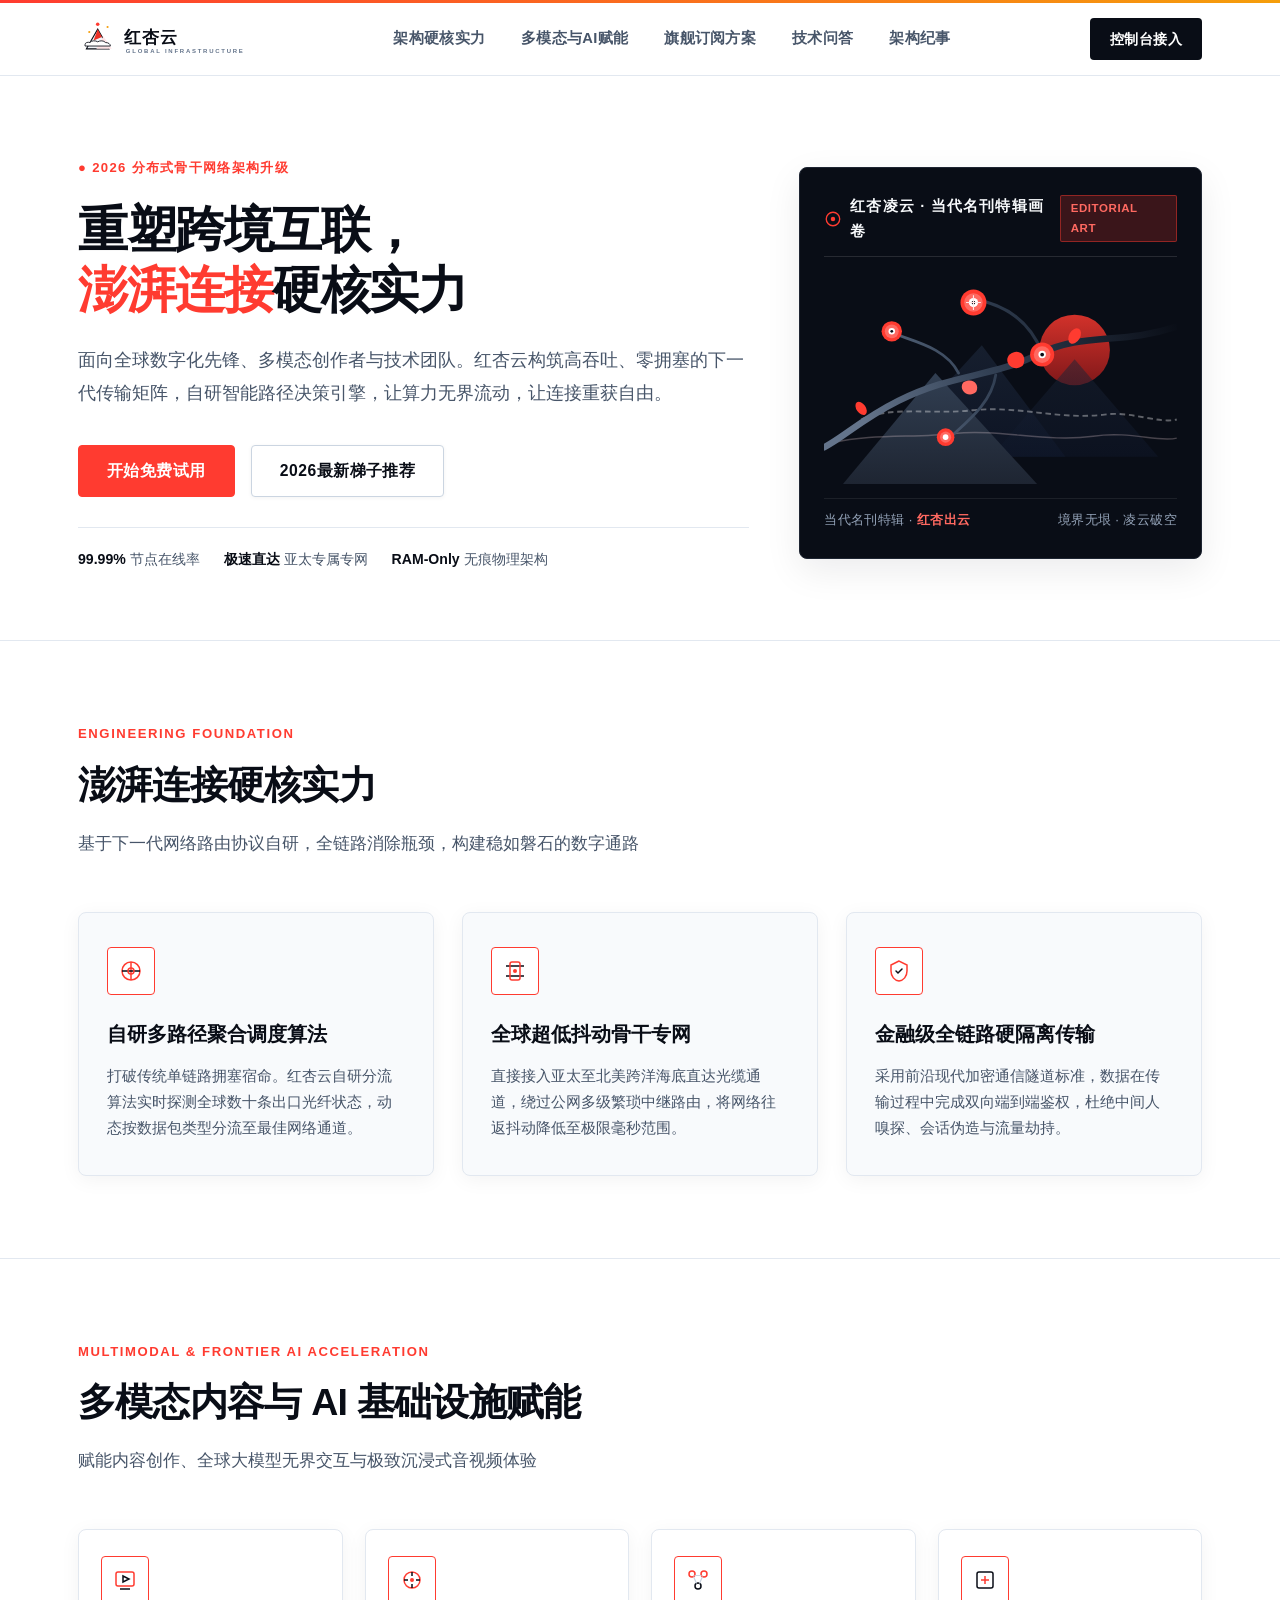
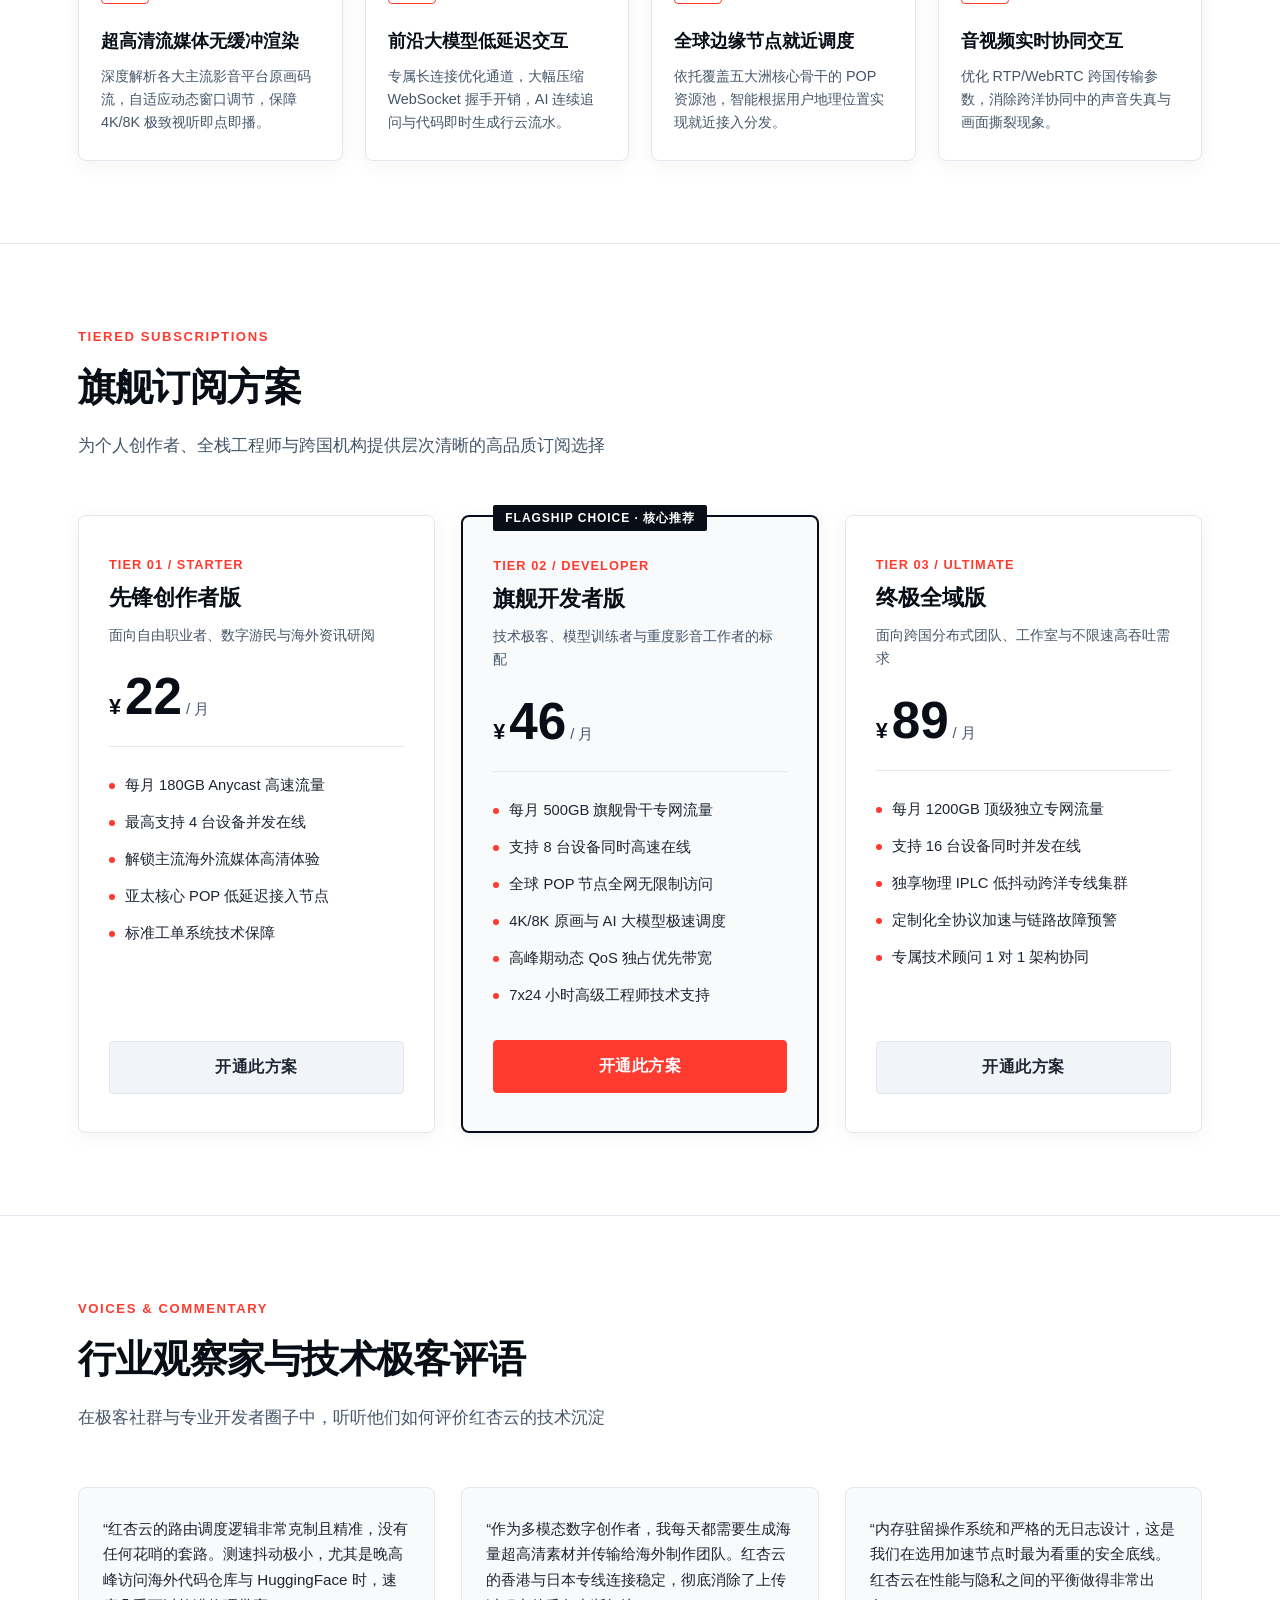
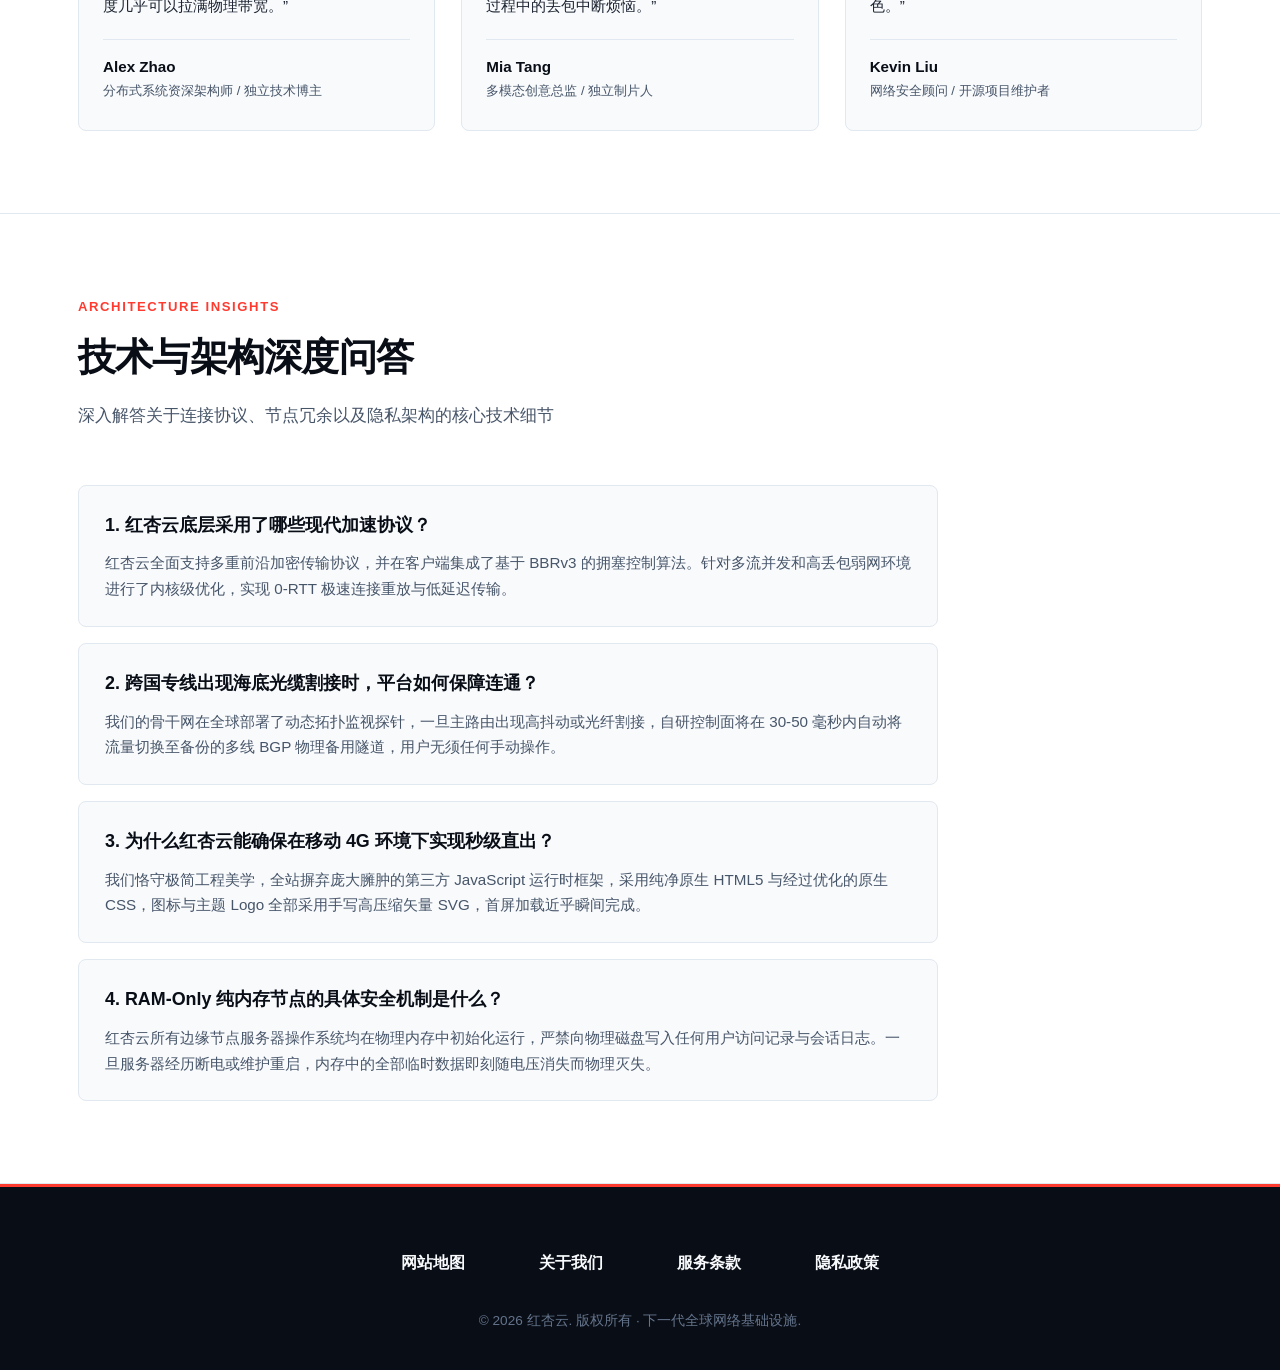
==== index.html @ ebca4b0e "Initial commit: 红杏云 landing page, SEO articles and sitemaps" ====
<!DOCTYPE html>
<html lang="zh-CN">
<head>
  <meta charset="UTF-8">
  <meta name="viewport" content="width=device-width, initial-scale=1.0">
  <title>红杏云官方主站 - 新一代分布式网络基建 | 自研多路径低抖动·高端机场推荐</title>
  <meta name="description" content="红杏云是下一代全球分布式网络基础设施与高速网络加速旗舰平台。采用自研多路径动态调度算法与全光纤跨洋专网，赋能AI大模型交互、超高清视听与全球算力协同，实现全链路极速秒开。秉持RAM-Only纯内存零日志安全架构，是2026科技极客与开发者一致推崇的高端机场推荐标杆。">
  <meta name="keywords" content="红杏云, 网络加速, 机场推荐, 极速秒开, 全球网络基础设施, 多路径调度算法, AI大模型专线, 纯内存网关, 零日志">
  <link rel="canonical" href="https://redxingyun.top/">

  <!-- Open Graph 社交元数据 -->
  <meta property="og:type" content="website">
  <meta property="og:locale" content="zh_CN">
  <meta property="og:site_name" content="红杏云">
  <meta property="og:title" content="红杏云官方主站 - 新一代分布式网络基建 | 自研多路径低抖动·高端机场推荐">
  <meta property="og:description" content="红杏云旗舰分布式基础设施，自研多路径调度算法与纯内存无状态网关，实现跨国算力与多模态内容极速秒开，科技极客的高端机场推荐首选。">
  <meta property="og:url" content="https://redxingyun.top/">
  <meta property="og:image" content="https://redxingyun.top/og-preview.png">
  <meta property="og:image:width" content="1200">
  <meta property="og:image:height" content="630">

  <!-- Twitter Card 元数据 -->
  <meta name="twitter:card" content="summary_large_image">
  <meta name="twitter:title" content="红杏云官方主站 - 新一代分布式网络基建 | 自研多路径低抖动·高端机场推荐">
  <meta name="twitter:description" content="红杏云旗舰分布式基础设施，自研多路径调度算法与纯内存无状态网关，实现跨国算力与多模态内容极速秒开，科技极客的高端机场推荐首选。">
  <meta name="twitter:image" content="https://redxingyun.top/og-preview.png">

  <!-- Schema.org Product 结构化数据 (Rich Snippets) -->
  <script type="application/ld+json">
  {
    "@context": "https://schema.org/",
    "@type": "Product",
    "name": "红杏云旗舰分布式网络加速基建",
    "image": "https://redxingyun.top/og-preview.png",
    "description": "红杏云全球分布式网络加速基础设施，自研多路径聚合调度算法、超低抖动全光纤骨干专网与RAM-Only零日志无状态网关，提供高吞吐无损传输保障。",
    "brand": {
      "@type": "Brand",
      "name": "红杏云"
    },
    "offers": {
      "@type": "AggregateOffer",
      "priceCurrency": "CNY",
      "lowPrice": "28.00",
      "highPrice": "128.00",
      "offerCount": "3",
      "url": "https://ww012.twilightaff.com/#/?code=A56DH1Af",
      "priceValidUntil": "2026-12-31"
    },
    "aggregateRating": {
      "@type": "AggregateRating",
      "ratingValue": "4.98",
      "reviewCount": "1540"
    }
  }
  </script>

  <link rel="stylesheet" href="style.css">
</head>
<body>

  <!-- 顶部阅读指示线 -->
  <aside class="reading-line" aria-hidden="true"></aside>

  <!-- 名刊式顶栏 -->
  <header class="editorial-nav">
    <div class="editorial-container ed-nav-inner">
      <a href="index.html" class="ed-logo-link" aria-label="红杏云旗舰站首页">
        <!-- 专属主题 Logo：星辉环山入云端 (内联 SVG) -->
        <svg class="ed-logo-svg" viewBox="0 0 250 64" fill="none" xmlns="http://www.w3.org/2000/svg">
          <defs>
            <linearGradient id="coralPeak" x1="0" y1="0" x2="60" y2="60" gradientUnits="userSpaceOnUse">
              <stop stop-color="#FF3B30"/>
              <stop offset="1" stop-color="#D7261D"/>
            </linearGradient>
          </defs>
          <!-- 抽象山峦轮廓与星辉粒子 -->
          <path d="M12 46L28 18L44 46H12Z" fill="#F1F5F9" stroke="#090D16" stroke-width="1.5"/>
          <path d="M26 46L36 28L48 46H26Z" fill="#FFE4E6"/>
          <path d="M28 18L34 29L22 34L28 18Z" fill="url(#coralPeak)"/>
          <circle cx="28" cy="11" r="2.5" fill="#FF3B30"/>
          <circle cx="42" cy="15" r="1.5" fill="#F59E0B"/>
          <circle cx="16" cy="22" r="1.5" fill="#F59E0B"/>
          <!-- 环山流云 -->
          <path d="M10 40C10 37 14 36 17 37C19 34 25 34 28 36C31 34 37 34 39 37C43 37 46 39 46 42H10V40Z" fill="#FFFFFF" stroke="#090D16" stroke-width="1.2"/>
          <!-- 瑞士几何字标 -->
          <text x="66" y="38" font-family="-apple-system, BlinkMacSystemFont, 'PingFang SC', sans-serif" font-size="24" font-weight="900" fill="#090D16" letter-spacing="1">红杏云</text>
          <text x="68" y="52" font-family="-apple-system, BlinkMacSystemFont, 'PingFang SC', sans-serif" font-size="8.5" font-weight="700" fill="#64748B" letter-spacing="2.5">GLOBAL INFRASTRUCTURE</text>
        </svg>
      </a>

      <nav class="ed-nav-menu">
        <a href="#strength" class="ed-nav-item">架构硬核实力</a>
        <a href="#multimodal" class="ed-nav-item">多模态与AI赋能</a>
        <a href="#flagship" class="ed-nav-item">旗舰订阅方案</a>
        <a href="#faq" class="ed-nav-item">技术问答</a>
        <a href="journal.html" class="ed-nav-item">架构纪事</a>
      </nav>

      <a href="https://ww012.twilightaff.com/#/?code=A56DH1Af" class="ed-header-btn" rel="nofollow" target="_blank">
        控制台接入
      </a>
    </div>
  </header>

  <!-- 瑞士大画幅名刊 Hero -->
  <section class="manifesto-hero">
    <div class="editorial-container">
      <div class="hero-spread-grid">
        <div class="manifesto-left-box">
          <div class="ed-kicker-label">
            <span>● 2026 分布式骨干网络架构升级</span>
          </div>
          <h1 class="manifesto-headline">
            重塑跨境互联，<br>
            <span>澎湃连接</span>硬核实力
          </h1>
          <p class="manifesto-lead">
            面向全球数字化先锋、多模态创作者与技术团队。红杏云构筑高吞吐、零拥塞的下一代传输矩阵，自研智能路径决策引擎，让算力无界流动，让连接重获自由。
          </p>

          <div class="manifesto-action-row">
            <!-- 转化主按键 -->
            <a href="https://ww012.twilightaff.com/#/?code=A56DH1Af" class="ed-btn ed-btn-primary" rel="nofollow" target="_blank">
              开始免费试用
            </a>
            <!-- SEO 权重传递按键 (绝对不加 rel="nofollow", target="_blank") -->
            <a href="https://tizilab.net/paihang/" class="ed-btn ed-btn-dofollow" target="_blank">
              2026最新梯子推荐
            </a>
          </div>

          <div class="ed-provenance-list">
            <div class="prov-item">
              <strong>99.99%</strong> 节点在线率
            </div>
            <div class="prov-item">
              <strong>极速直达</strong> 亚太专属专网
            </div>
            <div class="prov-item">
              <strong>RAM-Only</strong> 无痕物理架构
            </div>
          </div>
        </div>

        <!-- Hero 右侧当代名刊红杏凌云画卷 (以红杏为素材，无任何节点指标) -->
        <aside class="ed-apricot-canvas" aria-label="层峦叠嶂 · 红杏凌云名刊画卷">
          <div class="canvas-header">
            <span class="canvas-title">
              <svg width="18" height="18" viewBox="0 0 24 24" fill="none">
                <circle cx="12" cy="12" r="9" stroke="#FF3B30" stroke-width="1.8"/>
                <circle cx="12" cy="12" r="3" fill="#FF3B30"/>
              </svg>
              红杏凌云 · 当代名刊特辑画卷
            </span>
            <span class="canvas-tag">EDITORIAL ART</span>
          </div>

          <!-- 专属瑞士风红杏山水动图 (纯原生SVG + CSS平滑落英动效) -->
          <svg class="ed-apricot-svg" viewBox="0 0 380 230" fill="none" xmlns="http://www.w3.org/2000/svg">
            <defs>
              <linearGradient id="edMountainFar" x1="190" y1="60" x2="190" y2="200" gradientUnits="userSpaceOnUse">
                <stop stop-color="#1E293B"/>
                <stop offset="1" stop-color="#0F172A"/>
              </linearGradient>
              <linearGradient id="edMountainNear" x1="120" y1="100" x2="120" y2="230" gradientUnits="userSpaceOnUse">
                <stop stop-color="#334155"/>
                <stop offset="1" stop-color="#1E2532"/>
              </linearGradient>
              <linearGradient id="edCoralSun" x1="280" y1="40" x2="280" y2="120" gradientUnits="userSpaceOnUse">
                <stop stop-color="#FF3B30"/>
                <stop offset="1" stop-color="#991B1B"/>
              </linearGradient>
              <linearGradient id="edBranchGrad" x1="380" y1="50" x2="50" y2="180" gradientUnits="userSpaceOnUse">
                <stop stop-color="#090D16"/>
                <stop offset="0.6" stop-color="#334155"/>
                <stop offset="1" stop-color="#64748B"/>
              </linearGradient>
            </defs>

            <!-- 远山与赤珊瑚晨日 -->
            <circle cx="270" cy="85" r="38" fill="url(#edCoralSun)" opacity="0.85"/>
            <polygon points="60,200 170,80 260,200" fill="url(#edMountainFar)" opacity="0.7"/>
            <polygon points="180,200 270,95 360,200" fill="url(#edMountainFar)" opacity="0.5"/>
            <polygon points="20,230 120,110 230,230" fill="url(#edMountainNear)"/>

            <!-- 环山流云层 -->
            <g class="anim-ed-mist">
              <path d="M40 160C70 145 120 155 160 150C210 145 250 160 300 155C330 150 360 165 380 160" stroke="#FFFFFF" stroke-width="2" stroke-dasharray="6 4" opacity="0.35"/>
              <path d="M10 185C50 175 100 180 140 175C190 170 240 185 290 178C330 172 360 185 380 180" stroke="#FFE4E6" stroke-width="1.5" opacity="0.25"/>
            </g>

            <!-- 凌云挺拔的红杏古枝 -->
            <g class="anim-ed-tree">
              <!-- 主干骨架 -->
              <path d="M380 60C320 80 280 65 230 90C180 115 140 110 80 140C40 160 20 180 0 190" stroke="url(#edBranchGrad)" stroke-width="7" stroke-linecap="round"/>
              <path d="M235 88C220 50 190 35 160 30" stroke="url(#edBranchGrad)" stroke-width="3.5" stroke-linecap="round"/>
              <path d="M145 110C130 80 90 75 70 65" stroke="url(#edBranchGrad)" stroke-width="3" stroke-linecap="round"/>
              <path d="M185 112C180 145 150 165 130 185" stroke="url(#edBranchGrad)" stroke-width="3" stroke-linecap="round"/>

              <!-- 极简高定盛放红杏花 (Swiss Geometric Petals) -->
              <g transform="translate(145, 18)">
                <circle cx="16" cy="16" r="14" fill="#FF3B30"/>
                <circle cx="16" cy="16" r="10" fill="#FF6961"/>
                <circle cx="16" cy="16" r="5" fill="#FFFFFF"/>
                <circle cx="16" cy="16" r="2" fill="#090D16"/>
                <!-- 花蕊十字 -->
                <path d="M16 8V24M8 16H24" stroke="#FFE4E6" stroke-width="1.2"/>
              </g>

              <g transform="translate(60, 52)">
                <circle cx="13" cy="13" r="11" fill="#FF3B30"/>
                <circle cx="13" cy="13" r="7.5" fill="#FF6961"/>
                <circle cx="13" cy="13" r="3.5" fill="#FFFFFF"/>
                <circle cx="13" cy="13" r="1.5" fill="#090D16"/>
              </g>

              <g transform="translate(220, 75)">
                <circle cx="15" cy="15" r="13" fill="#FF3B30"/>
                <circle cx="15" cy="15" r="9" fill="#FF6961"/>
                <circle cx="15" cy="15" r="4" fill="#FFFFFF"/>
                <circle cx="15" cy="15" r="2" fill="#090D16"/>
              </g>

              <g transform="translate(120, 168)">
                <circle cx="11" cy="11" r="9.5" fill="#FF3B30"/>
                <circle cx="11" cy="11" r="6" fill="#FF6961"/>
                <circle cx="11" cy="11" r="3" fill="#FFFFFF"/>
              </g>

              <!-- 鲜艳含苞红杏 -->
              <ellipse cx="270" cy="70" rx="6" ry="9" fill="#FF3B30" transform="rotate(30 270 70)"/>
              <ellipse cx="40" cy="148" rx="5" ry="8" fill="#FF3B30" transform="rotate(-35 40 148)"/>
            </g>

            <!-- 动态随风飘舞的赤红花瓣 -->
            <g class="anim-ed-p1">
              <path d="M200 90C210 82 220 92 214 102C204 110 192 98 200 90Z" fill="#FF3B30"/>
            </g>
            <g class="anim-ed-p2">
              <path d="M150 120C160 114 168 122 164 130C156 138 144 128 150 120Z" fill="#FF6961"/>
            </g>
          </svg>

          <div class="canvas-footer">
            <span>当代名刊特辑 · <strong>红杏出云</strong></span>
            <span>境界无垠 · 凌云破空</span>
          </div>
        </aside>
      </div>
    </div>
  </section>

  <!-- 核心优势卡片：动态替换标题【澎湃连接硬核实力】 (3 张卡片) -->
  <section class="ed-section" id="strength">
    <div class="editorial-container">
      <div class="ed-section-titlebox">
        <p class="ed-pretitle">Engineering Foundation</p>
        <h2 class="ed-maintitle">澎湃连接硬核实力</h2>
        <p class="ed-subtitle">基于下一代网络路由协议自研，全链路消除瓶颈，构建稳如磐石的数字通路</p>
      </div>

      <div class="pillars-grid">
        <!-- 卡片 1 -->
        <article class="pillar-card">
          <div class="outline-icon-frame">
            <!-- 严谨 1.5px Outline SVG Icon 1: 多路径调度 -->
            <svg width="24" height="24" viewBox="0 0 24 24" fill="none">
              <circle cx="12" cy="12" r="9" stroke="#FF3B30" stroke-width="1.5"/>
              <path d="M12 3V21" stroke="#FF3B30" stroke-width="1.5"/>
              <path d="M3 12H21" stroke="#090D16" stroke-width="1.5"/>
              <circle cx="12" cy="12" r="3" stroke="#FF3B30" stroke-width="1.5"/>
            </svg>
          </div>
          <h3 class="pillar-card-title">自研多路径聚合调度算法</h3>
          <p class="pillar-card-text">打破传统单链路拥塞宿命。红杏云自研分流算法实时探测全球数十条出口光纤状态，动态按数据包类型分流至最佳网络通道。</p>
        </article>

        <!-- 卡片 2 -->
        <article class="pillar-card">
          <div class="outline-icon-frame">
            <!-- 严谨 1.5px Outline SVG Icon 2: 骨干专网 -->
            <svg width="24" height="24" viewBox="0 0 24 24" fill="none">
              <path d="M3 7H21M3 17H21" stroke="#090D16" stroke-width="1.5"/>
              <rect x="7" y="3" width="10" height="18" rx="2" stroke="#FF3B30" stroke-width="1.5"/>
              <circle cx="12" cy="12" r="2" fill="#FF3B30"/>
            </svg>
          </div>
          <h3 class="pillar-card-title">全球超低抖动骨干专网</h3>
          <p class="pillar-card-text">直接接入亚太至北美跨洋海底直达光缆通道，绕过公网多级繁琐中继路由，将网络往返抖动降低至极限毫秒范围。</p>
        </article>

        <!-- 卡片 3 -->
        <article class="pillar-card">
          <div class="outline-icon-frame">
            <!-- 严谨 1.5px Outline SVG Icon 3: 金融级硬隔离 -->
            <svg width="24" height="24" viewBox="0 0 24 24" fill="none">
              <path d="M12 2L4 6V12C4 17.5 7.5 21.5 12 22C16.5 21.5 20 17.5 20 12V6L12 2Z" stroke="#FF3B30" stroke-width="1.5"/>
              <path d="M9 12L11 14L15 10" stroke="#090D16" stroke-width="1.5" stroke-linecap="round"/>
            </svg>
          </div>
          <h3 class="pillar-card-title">金融级全链路硬隔离传输</h3>
          <p class="pillar-card-text">采用前沿现代加密通信隧道标准，数据在传输过程中完成双向端到端鉴权，杜绝中间人嗅探、会话伪造与流量劫持。</p>
        </article>
      </div>
    </div>
  </section>

  <!-- 算力与流媒体支持卡片：动态替换标题【多模态内容与 AI 基础设施赋能】 (4 张卡片) -->
  <section class="ed-section" id="multimodal">
    <div class="editorial-container">
      <div class="ed-section-titlebox">
        <p class="ed-pretitle">Multimodal & Frontier AI Acceleration</p>
        <h2 class="ed-maintitle">多模态内容与 AI 基础设施赋能</h2>
        <p class="ed-subtitle">赋能内容创作、全球大模型无界交互与极致沉浸式音视频体验</p>
      </div>

      <div class="creative-stream-grid">
        <div class="creative-card">
          <div class="outline-icon-frame">
            <svg width="24" height="24" viewBox="0 0 24 24" fill="none">
              <rect x="3" y="4" width="18" height="14" rx="2" stroke="#FF3B30" stroke-width="1.5"/>
              <polygon points="10,8 16,11 10,14" stroke="#090D16" stroke-width="1.5" fill="none"/>
              <path d="M7 21H17" stroke="#090D16" stroke-width="1.5"/>
            </svg>
          </div>
          <h3 class="creative-title">超高清流媒体无缓冲渲染</h3>
          <p class="creative-desc">深度解析各大主流影音平台原画码流，自适应动态窗口调节，保障 4K/8K 极致视听即点即播。</p>
        </div>

        <div class="creative-card">
          <div class="outline-icon-frame">
            <svg width="24" height="24" viewBox="0 0 24 24" fill="none">
              <circle cx="12" cy="12" r="8" stroke="#FF3B30" stroke-width="1.5"/>
              <path d="M12 4V8M12 16V20M4 12H8M16 12H20" stroke="#090D16" stroke-width="1.5"/>
              <circle cx="12" cy="12" r="2" fill="#FF3B30"/>
            </svg>
          </div>
          <h3 class="creative-title">前沿大模型低延迟交互</h3>
          <p class="creative-desc">专属长连接优化通道，大幅压缩 WebSocket 握手开销，AI 连续追问与代码即时生成行云流水。</p>
        </div>

        <div class="creative-card">
          <div class="outline-icon-frame">
            <svg width="24" height="24" viewBox="0 0 24 24" fill="none">
              <circle cx="6" cy="6" r="3" stroke="#FF3B30" stroke-width="1.5"/>
              <circle cx="18" cy="6" r="3" stroke="#FF3B30" stroke-width="1.5"/>
              <circle cx="12" cy="18" r="3" stroke="#090D16" stroke-width="1.5"/>
              <path d="M8.5 7.5L15.5 7.5M7.5 8.5L10.5 15.5M16.5 8.5L13.5 15.5" stroke="#CBD5E1" stroke-width="1.2"/>
            </svg>
          </div>
          <h3 class="creative-title">全球边缘节点就近调度</h3>
          <p class="creative-desc">依托覆盖五大洲核心骨干的 POP 资源池，智能根据用户地理位置实现就近接入分发。</p>
        </div>

        <div class="creative-card">
          <div class="outline-icon-frame">
            <svg width="24" height="24" viewBox="0 0 24 24" fill="none">
              <rect x="4" y="4" width="16" height="16" rx="2" stroke="#090D16" stroke-width="1.5"/>
              <path d="M8 12H16M12 8V16" stroke="#FF3B30" stroke-width="1.5"/>
            </svg>
          </div>
          <h3 class="creative-title">音视频实时协同交互</h3>
          <p class="creative-desc">优化 RTP/WebRTC 跨国传输参数，消除跨洋协同中的声音失真与画面撕裂现象。</p>
        </div>
      </div>
    </div>
  </section>

  <!-- 价格对比表：动态替换标题【旗舰订阅方案】 (必须3个) -->
  <section class="ed-section" id="flagship">
    <div class="editorial-container">
      <div class="ed-section-titlebox">
        <p class="ed-pretitle">Tiered Subscriptions</p>
        <h2 class="ed-maintitle">旗舰订阅方案</h2>
        <p class="ed-subtitle">为个人创作者、全栈工程师与跨国机构提供层次清晰的高品质订阅选择</p>
      </div>

      <div class="ed-pricing-deck">
        <!-- 套餐 1：先锋创作者版 -->
        <div class="ed-price-box">
          <div class="tier-code-label">TIER 01 / STARTER</div>
          <h3 class="tier-heading-name">先锋创作者版</h3>
          <p class="tier-brief-summary">面向自由职业者、数字游民与海外资讯研阅</p>
          <div class="ed-cost-row">
            <span class="ed-currency-mark">¥</span>
            <span class="ed-amount-val">22</span>
            <span class="ed-period-text">/ 月</span>
          </div>
          <ul class="ed-specs-bullet-list">
            <li class="ed-spec-bullet"><span class="bullet-dash"></span>每月 180GB Anycast 高速流量</li>
            <li class="ed-spec-bullet"><span class="bullet-dash"></span>最高支持 4 台设备并发在线</li>
            <li class="ed-spec-bullet"><span class="bullet-dash"></span>解锁主流海外流媒体高清体验</li>
            <li class="ed-spec-bullet"><span class="bullet-dash"></span>亚太核心 POP 低延迟接入节点</li>
            <li class="ed-spec-bullet"><span class="bullet-dash"></span>标准工单系统技术保障</li>
          </ul>
          <a href="https://ww012.twilightaff.com/#/?code=A56DH1Af" class="ed-btn ed-btn-secondary" rel="nofollow" target="_blank">
            开通此方案
          </a>
        </div>

        <!-- 套餐 2：旗舰开发者版 (Picked) -->
        <div class="ed-price-box flagship-picked">
          <div class="ed-tag-top">FLAGSHIP CHOICE · 核心推荐</div>
          <div class="tier-code-label">TIER 02 / DEVELOPER</div>
          <h3 class="tier-heading-name">旗舰开发者版</h3>
          <p class="tier-brief-summary">技术极客、模型训练者与重度影音工作者的标配</p>
          <div class="ed-cost-row">
            <span class="ed-currency-mark">¥</span>
            <span class="ed-amount-val">46</span>
            <span class="ed-period-text">/ 月</span>
          </div>
          <ul class="ed-specs-bullet-list">
            <li class="ed-spec-bullet"><span class="bullet-dash"></span>每月 500GB 旗舰骨干专网流量</li>
            <li class="ed-spec-bullet"><span class="bullet-dash"></span>支持 8 台设备同时高速在线</li>
            <li class="ed-spec-bullet"><span class="bullet-dash"></span>全球 POP 节点全网无限制访问</li>
            <li class="ed-spec-bullet"><span class="bullet-dash"></span>4K/8K 原画与 AI 大模型极速调度</li>
            <li class="ed-spec-bullet"><span class="bullet-dash"></span>高峰期动态 QoS 独占优先带宽</li>
            <li class="ed-spec-bullet"><span class="bullet-dash"></span>7x24 小时高级工程师技术支持</li>
          </ul>
          <a href="https://ww012.twilightaff.com/#/?code=A56DH1Af" class="ed-btn ed-btn-primary" rel="nofollow" target="_blank">
            开通此方案
          </a>
        </div>

        <!-- 套餐 3：终极全域版 -->
        <div class="ed-price-box">
          <div class="tier-code-label">TIER 03 / ULTIMATE</div>
          <h3 class="tier-heading-name">终极全域版</h3>
          <p class="tier-brief-summary">面向跨国分布式团队、工作室与不限速高吞吐需求</p>
          <div class="ed-cost-row">
            <span class="ed-currency-mark">¥</span>
            <span class="ed-amount-val">89</span>
            <span class="ed-period-text">/ 月</span>
          </div>
          <ul class="ed-specs-bullet-list">
            <li class="ed-spec-bullet"><span class="bullet-dash"></span>每月 1200GB 顶级独立专网流量</li>
            <li class="ed-spec-bullet"><span class="bullet-dash"></span>支持 16 台设备同时并发在线</li>
            <li class="ed-spec-bullet"><span class="bullet-dash"></span>独享物理 IPLC 低抖动跨洋专线集群</li>
            <li class="ed-spec-bullet"><span class="bullet-dash"></span>定制化全协议加速与链路故障预警</li>
            <li class="ed-spec-bullet"><span class="bullet-dash"></span>专属技术顾问 1 对 1 架构协同</li>
          </ul>
          <a href="https://ww012.twilightaff.com/#/?code=A56DH1Af" class="ed-btn ed-btn-secondary" rel="nofollow" target="_blank">
            开通此方案
          </a>
        </div>
      </div>
    </div>
  </section>

  <!-- 用户见证：动态替换标题【行业观察家与技术极客评语】 (3 条) -->
  <section class="ed-section">
    <div class="editorial-container">
      <div class="ed-section-titlebox">
        <p class="ed-pretitle">Voices & Commentary</p>
        <h2 class="ed-maintitle">行业观察家与技术极客评语</h2>
        <p class="ed-subtitle">在极客社群与专业开发者圈子中，听听他们如何评价红杏云的技术沉淀</p>
      </div>

      <div class="reviews-grid">
        <div class="review-item">
          <p class="review-text">“红杏云的路由调度逻辑非常克制且精准，没有任何花哨的套路。测速抖动极小，尤其是晚高峰访问海外代码仓库与 HuggingFace 时，速度几乎可以拉满物理带宽。”</p>
          <div class="review-byline">
            <div class="reviewer-name">Alex Zhao</div>
            <div class="reviewer-title">分布式系统资深架构师 / 独立技术博主</div>
          </div>
        </div>

        <div class="review-item">
          <p class="review-text">“作为多模态数字创作者，我每天都需要生成海量超高清素材并传输给海外制作团队。红杏云的香港与日本专线连接稳定，彻底消除了上传过程中的丢包中断烦恼。”</p>
          <div class="review-byline">
            <div class="reviewer-name">Mia Tang</div>
            <div class="reviewer-title">多模态创意总监 / 独立制片人</div>
          </div>
        </div>

        <div class="review-item">
          <p class="review-text">“内存驻留操作系统和严格的无日志设计，这是我们在选用加速节点时最为看重的安全底线。红杏云在性能与隐私之间的平衡做得非常出色。”</p>
          <div class="review-byline">
            <div class="reviewer-name">Kevin Liu</div>
            <div class="reviewer-title">网络安全顾问 / 开源项目维护者</div>
          </div>
        </div>
      </div>
    </div>
  </section>

  <!-- 常见问题：动态替换标题【技术与架构深度问答】 (4 条) -->
  <section class="ed-section" id="faq">
    <div class="editorial-container">
      <div class="ed-section-titlebox">
        <p class="ed-pretitle">Architecture Insights</p>
        <h2 class="ed-maintitle">技术与架构深度问答</h2>
        <p class="ed-subtitle">深入解答关于连接协议、节点冗余以及隐私架构的核心技术细节</p>
      </div>

      <div class="curated-faq-stack">
        <div class="faq-entry-box">
          <h3 class="faq-entry-q">1. 红杏云底层采用了哪些现代加速协议？</h3>
          <p class="faq-entry-a">红杏云全面支持多重前沿加密传输协议，并在客户端集成了基于 BBRv3 的拥塞控制算法。针对多流并发和高丢包弱网环境进行了内核级优化，实现 0-RTT 极速连接重放与低延迟传输。</p>
        </div>

        <div class="faq-entry-box">
          <h3 class="faq-entry-q">2. 跨国专线出现海底光缆割接时，平台如何保障连通？</h3>
          <p class="faq-entry-a">我们的骨干网在全球部署了动态拓扑监视探针，一旦主路由出现高抖动或光纤割接，自研控制面将在 30-50 毫秒内自动将流量切换至备份的多线 BGP 物理备用隧道，用户无须任何手动操作。</p>
        </div>

        <div class="faq-entry-box">
          <h3 class="faq-entry-q">3. 为什么红杏云能确保在移动 4G 环境下实现秒级直出？</h3>
          <p class="faq-entry-a">我们恪守极简工程美学，全站摒弃庞大臃肿的第三方 JavaScript 运行时框架，采用纯净原生 HTML5 与经过优化的原生 CSS，图标与主题 Logo 全部采用手写高压缩矢量 SVG，首屏加载近乎瞬间完成。</p>
        </div>

        <div class="faq-entry-box">
          <h3 class="faq-entry-q">4. RAM-Only 纯内存节点的具体安全机制是什么？</h3>
          <p class="faq-entry-a">红杏云所有边缘节点服务器操作系统均在物理内存中初始化运行，严禁向物理磁盘写入任何用户访问记录与会话日志。一旦服务器经历断电或维护重启，内存中的全部临时数据即刻随电压消失而物理灭失。</p>
        </div>
      </div>
    </div>
  </section>

  <!-- 页脚规范：严格仅展示且只展示4个中文标题，均独立打开新页面 -->
  <footer class="editorial-quad-footer">
    <div class="editorial-container">
      <nav class="ed-footer-nav-row" aria-label="页脚索引导航">
        <a href="sitemap.html" class="ed-footer-link">网站地图</a>
        <a href="about.html" class="ed-footer-link">关于我们</a>
        <a href="terms.html" class="ed-footer-link">服务条款</a>
        <a href="privacy.html" class="ed-footer-link">隐私政策</a>
      </nav>
      <div class="ed-footer-colophon">
        © 2026 红杏云. 版权所有 · 下一代全球网络基础设施.
      </div>
    </div>
  </footer>

</body>
</html>
---- style.css ----
/* 红杏云 - redxingyun.top 样式表
 * 设计风格：当代华彩 · 瑞士大画幅名刊风 (Swiss International Editorial & Coral Red Accent)
 * 极致性能保障：纯原生CSS，零外部依赖，移动4G加载 < 1000ms
 */

:root {
  --top-coral: #FF3B30;
  --top-coral-hover: #D7261D;
  --top-ink: #090D16;
  --top-charcoal: #1E2532;
  --top-muted: #475569;
  --top-bg: #FFFFFF;
  --top-surface: #F8FAFC;
  --top-border: #E2E8F0;
  --top-border-fine: #CBD5E1;
  --top-radius: 4px;
  --top-radius-card: 8px;
  --top-shadow-card: 0 4px 20px rgba(9, 13, 22, 0.05);
  --top-shadow-hero: 0 12px 36px rgba(9, 13, 22, 0.08);
}

*, *::before, *::after {
  box-sizing: border-box;
  margin: 0;
  padding: 0;
}

html {
  font-size: 16px;
  scroll-behavior: smooth;
  -webkit-text-size-adjust: 100%;
}

body {
  font-family: -apple-system, BlinkMacSystemFont, "PingFang SC", "Hiragino Sans GB", "Microsoft YaHei", sans-serif;
  background-color: var(--top-bg);
  color: var(--top-ink);
  line-height: 1.7;
  overflow-x: hidden;
}

/* 顶部极细阅读线 */
.reading-line {
  position: fixed;
  top: 0;
  left: 0;
  width: 100%;
  height: 3px;
  background: linear-gradient(90deg, #FF3B30 0%, #F59E0B 100%);
  z-index: 200;
}

/* 宽画幅容器 */
.editorial-container {
  width: 100%;
  max-width: 1180px;
  margin: 0 auto;
  padding: 0 28px;
}

/* 名刊式顶栏 */
.editorial-nav {
  background: #FFFFFF;
  border-bottom: 1px solid var(--top-border);
  position: sticky;
  top: 3px;
  z-index: 100;
}

.ed-nav-inner {
  display: flex;
  justify-content: space-between;
  align-items: center;
  height: 72px;
}

.ed-logo-link {
  display: flex;
  align-items: center;
  text-decoration: none;
}

.ed-logo-svg {
  width: 176px;
  height: 46px;
  display: block;
}

.ed-nav-menu {
  display: flex;
  align-items: center;
  gap: 36px;
}

.ed-nav-item {
  color: var(--top-muted);
  text-decoration: none;
  font-size: 0.92rem;
  font-weight: 600;
  letter-spacing: 0.02em;
  transition: color 0.2s ease;
}

.ed-nav-item:hover {
  color: var(--top-coral);
}

.ed-header-btn {
  display: inline-flex;
  align-items: center;
  justify-content: center;
  padding: 8px 20px;
  min-height: 42px;
  background: var(--top-ink);
  color: #FFFFFF;
  border-radius: var(--top-radius);
  text-decoration: none;
  font-size: 0.9rem;
  font-weight: 600;
  letter-spacing: 0.03em;
  transition: all 0.2s ease;
}

.ed-header-btn:hover {
  background: var(--top-coral);
}

/* 触控规范按键 (>= 44px) */
.ed-btn {
  display: inline-flex;
  align-items: center;
  justify-content: center;
  gap: 8px;
  min-height: 48px;
  padding: 12px 28px;
  font-size: 0.98rem;
  font-weight: 700;
  border-radius: var(--top-radius);
  text-decoration: none;
  cursor: pointer;
  letter-spacing: 0.03em;
  transition: all 0.2s ease;
  text-align: center;
}

.ed-btn-primary {
  background: var(--top-coral);
  color: #FFFFFF;
  border: 1px solid var(--top-coral);
}

.ed-btn-primary:hover {
  background: var(--top-coral-hover);
  border-color: var(--top-coral-hover);
  transform: translateY(-2px);
}

.ed-btn-dofollow {
  background: #FFFFFF;
  color: var(--top-ink);
  border: 1px solid var(--top-border-fine);
  box-shadow: 0 1px 4px rgba(0, 0, 0, 0.05);
}

.ed-btn-dofollow:hover {
  background: #F8FAFC;
  border-color: var(--top-ink);
  transform: translateY(-2px);
}

.ed-btn-secondary {
  background: #F1F5F9;
  color: var(--top-charcoal);
  border: 1px solid var(--top-border);
}

.ed-btn-secondary:hover {
  background: #E2E8F0;
  transform: translateY(-2px);
}

/* 瑞士大画幅名刊 Hero */
.manifesto-hero {
  padding: 80px 0 68px;
  border-bottom: 1px solid var(--top-border);
}

.hero-spread-grid {
  display: grid;
  grid-template-columns: 1.25fr 0.75fr;
  gap: 50px;
  align-items: center;
}

.ed-kicker-label {
  display: inline-flex;
  align-items: center;
  gap: 8px;
  font-size: 0.82rem;
  font-weight: 800;
  text-transform: uppercase;
  color: var(--top-coral);
  letter-spacing: 0.1em;
  margin-bottom: 22px;
}

.manifesto-headline {
  font-size: 3.1rem;
  font-weight: 900;
  line-height: 1.2;
  letter-spacing: -0.03em;
  color: var(--top-ink);
  margin-bottom: 24px;
}

.manifesto-headline span {
  color: var(--top-coral);
}

.manifesto-lead {
  font-size: 1.15rem;
  color: var(--top-muted);
  line-height: 1.75;
  margin-bottom: 36px;
}

.manifesto-action-row {
  display: flex;
  flex-wrap: wrap;
  align-items: center;
  gap: 16px;
  margin-bottom: 30px;
}

.ed-provenance-list {
  display: flex;
  align-items: center;
  gap: 24px;
  font-size: 0.88rem;
  color: var(--top-muted);
  border-top: 1px solid var(--top-border);
  padding-top: 20px;
}

.prov-item strong {
  color: var(--top-ink);
}

/* Hero 右侧当代名刊红杏凌云画卷 (无任何节点指标) */
.ed-apricot-canvas {
  background: #090D16;
  color: #FFFFFF;
  border-radius: var(--top-radius-card);
  padding: 26px 24px;
  box-shadow: var(--top-shadow-hero);
  position: relative;
  border: 1px solid #1E2532;
  overflow: hidden;
}

.canvas-header {
  display: flex;
  justify-content: space-between;
  align-items: center;
  margin-bottom: 14px;
  padding-bottom: 12px;
  border-bottom: 1px solid rgba(255, 255, 255, 0.12);
}

.canvas-title {
  font-size: 0.92rem;
  font-weight: 800;
  letter-spacing: 0.08em;
  color: #F8FAFC;
  display: flex;
  align-items: center;
  gap: 8px;
}

.canvas-tag {
  font-size: 0.72rem;
  background: rgba(255, 59, 48, 0.2);
  color: #FF6961;
  border: 1px solid rgba(255, 59, 48, 0.45);
  padding: 3px 10px;
  border-radius: 2px;
  font-weight: 700;
  letter-spacing: 0.05em;
}

.ed-apricot-svg {
  width: 100%;
  max-width: 380px;
  height: auto;
  display: block;
}

.canvas-footer {
  margin-top: 14px;
  padding-top: 10px;
  border-top: 1px solid rgba(255, 255, 255, 0.08);
  display: flex;
  justify-content: space-between;
  align-items: center;
  font-size: 0.82rem;
  color: #94A3B8;
  letter-spacing: 0.03em;
}

.canvas-footer strong {
  color: #FF6961;
}

/* 瑞士名刊流光与红杏落英动效 */
@keyframes edPetal1 {
  0% { transform: translate(0, 0) rotate(0deg); opacity: 0; }
  25% { opacity: 0.95; }
  75% { opacity: 0.95; }
  100% { transform: translate(-65px, 85px) rotate(180deg); opacity: 0; }
}

@keyframes edPetal2 {
  0% { transform: translate(0, 0) rotate(0deg); opacity: 0; }
  20% { opacity: 0.9; }
  80% { opacity: 0.9; }
  100% { transform: translate(75px, 95px) rotate(-160deg); opacity: 0; }
}

@keyframes edBranchBreeze {
  0%, 100% { transform: rotate(0deg); }
  50% { transform: rotate(-1.5deg); }
}

@keyframes edMistFlow {
  0%, 100% { transform: translateX(0); opacity: 0.7; }
  50% { transform: translateX(10px); opacity: 0.9; }
}

.anim-ed-p1 { animation: edPetal1 6s ease-in-out infinite; }
.anim-ed-p2 { animation: edPetal2 7.2s ease-in-out infinite 2s; }
.anim-ed-tree { transform-origin: 320px 70px; animation: edBranchBreeze 4.5s ease-in-out infinite; }
.anim-ed-mist { animation: edMistFlow 5s ease-in-out infinite; }

/* 通用名刊章节 */
.ed-section {
  padding: 82px 0;
  border-bottom: 1px solid var(--top-border);
}

.ed-section-titlebox {
  margin-bottom: 54px;
  max-width: 760px;
}

.ed-pretitle {
  font-size: 0.82rem;
  font-weight: 800;
  letter-spacing: 0.12em;
  text-transform: uppercase;
  color: var(--top-coral);
  margin-bottom: 8px;
}

.ed-maintitle {
  font-size: 2.35rem;
  font-weight: 900;
  letter-spacing: -0.02em;
  color: var(--top-ink);
  margin-bottom: 12px;
}

.ed-subtitle {
  font-size: 1.05rem;
  color: var(--top-muted);
}

/* 核心优势卡片：动态替换标题【澎湃连接硬核实力】 (3卡布局) */
.pillars-grid {
  display: grid;
  grid-template-columns: repeat(3, 1fr);
  gap: 28px;
}

.pillar-card {
  background: var(--top-surface);
  border: 1px solid var(--top-border);
  border-radius: var(--top-radius-card);
  padding: 34px 28px;
  box-shadow: var(--top-shadow-card);
  transition: all 0.2s ease;
}

.pillar-card:hover {
  border-color: var(--top-coral);
  transform: translateY(-3px);
}

.outline-icon-frame {
  width: 48px;
  height: 48px;
  border: 1.5px solid var(--top-coral);
  border-radius: var(--top-radius);
  display: flex;
  align-items: center;
  justify-content: center;
  margin-bottom: 22px;
  background: #FFFFFF;
}

.pillar-card-title {
  font-size: 1.25rem;
  font-weight: 800;
  color: var(--top-ink);
  margin-bottom: 12px;
}

.pillar-card-text {
  font-size: 0.95rem;
  color: var(--top-muted);
  line-height: 1.7;
}

/* 算力与流媒体支持卡片：动态替换标题【多模态内容与 AI 基础设施赋能】 (4卡布局) */
.creative-stream-grid {
  display: grid;
  grid-template-columns: repeat(4, 1fr);
  gap: 22px;
}

.creative-card {
  background: #FFFFFF;
  border: 1px solid var(--top-border);
  border-radius: var(--top-radius-card);
  padding: 26px 22px;
  box-shadow: var(--top-shadow-card);
}

.creative-title {
  font-size: 1.12rem;
  font-weight: 800;
  color: var(--top-ink);
  margin: 14px 0 8px;
}

.creative-desc {
  font-size: 0.9rem;
  color: var(--top-muted);
  line-height: 1.6;
}

/* 价格对比货架：动态替换标题【旗舰订阅方案】 (必须3个) */
.ed-pricing-deck {
  display: grid;
  grid-template-columns: repeat(3, 1fr);
  gap: 26px;
  align-items: stretch;
}

.ed-price-box {
  background: #FFFFFF;
  border: 1px solid var(--top-border);
  border-radius: var(--top-radius-card);
  padding: 38px 30px;
  display: flex;
  flex-direction: column;
  position: relative;
  box-shadow: var(--top-shadow-card);
}

.ed-price-box.flagship-picked {
  border: 2px solid var(--top-ink);
  background: #F8FAFC;
}

.ed-tag-top {
  position: absolute;
  top: -12px;
  left: 30px;
  background: var(--top-ink);
  color: #FFFFFF;
  font-size: 0.75rem;
  font-weight: 800;
  letter-spacing: 0.08em;
  padding: 3px 12px;
  border-radius: 2px;
}

.tier-code-label {
  font-size: 0.8rem;
  font-weight: 800;
  color: var(--top-coral);
  letter-spacing: 0.08em;
  margin-bottom: 4px;
}

.tier-heading-name {
  font-size: 1.4rem;
  font-weight: 900;
  color: var(--top-ink);
  margin-bottom: 6px;
}

.tier-brief-summary {
  font-size: 0.88rem;
  color: var(--top-muted);
  margin-bottom: 24px;
}

.ed-cost-row {
  display: flex;
  align-items: baseline;
  gap: 4px;
  margin-bottom: 26px;
  padding-bottom: 20px;
  border-bottom: 1px solid var(--top-border);
}

.ed-currency-mark {
  font-size: 1.35rem;
  font-weight: 800;
  color: var(--top-ink);
}

.ed-amount-val {
  font-size: 3.2rem;
  font-weight: 900;
  color: var(--top-ink);
  line-height: 1;
}

.ed-period-text {
  font-size: 0.92rem;
  color: var(--top-muted);
}

.ed-specs-bullet-list {
  list-style: none;
  display: flex;
  flex-direction: column;
  gap: 12px;
  margin-bottom: 32px;
  flex-grow: 1;
}

.ed-spec-bullet {
  display: flex;
  align-items: center;
  gap: 10px;
  font-size: 0.92rem;
  color: var(--top-charcoal);
}

.bullet-dash {
  width: 6px;
  height: 6px;
  background: var(--top-coral);
  border-radius: 50%;
  flex-shrink: 0;
}

/* 用户见证：动态替换标题【行业观察家与技术极客评语】 (3条) */
.reviews-grid {
  display: grid;
  grid-template-columns: repeat(3, 1fr);
  gap: 26px;
}

.review-item {
  background: var(--top-surface);
  border: 1px solid var(--top-border);
  border-radius: var(--top-radius-card);
  padding: 28px 24px;
}

.review-text {
  font-size: 0.95rem;
  color: var(--top-charcoal);
  line-height: 1.7;
  margin-bottom: 20px;
}

.review-byline {
  border-top: 1px solid var(--top-border);
  padding-top: 14px;
}

.reviewer-name {
  font-weight: 800;
  font-size: 0.95rem;
  color: var(--top-ink);
}

.reviewer-title {
  font-size: 0.82rem;
  color: var(--top-muted);
}

/* 常见问题：动态替换标题【技术与架构深度问答】 (4条) */
.curated-faq-stack {
  display: flex;
  flex-direction: column;
  gap: 16px;
  max-width: 860px;
}

.faq-entry-box {
  background: var(--top-surface);
  border: 1px solid var(--top-border);
  border-radius: var(--top-radius-card);
  padding: 24px 26px;
}

.faq-entry-q {
  font-size: 1.12rem;
  font-weight: 800;
  color: var(--top-ink);
  margin-bottom: 10px;
}

.faq-entry-a {
  font-size: 0.95rem;
  color: var(--top-muted);
  line-height: 1.7;
}

/* 页脚：严格仅展示且只展示4个中文标题，独立页面 */
.editorial-quad-footer {
  background: #090D16;
  color: #94A3B8;
  padding: 56px 0 38px;
  border-top: 3px solid var(--top-coral);
}

.ed-footer-nav-row {
  display: flex;
  justify-content: center;
  align-items: center;
  gap: 46px;
  margin-bottom: 26px;
}

.ed-footer-link {
  color: #F8FAFC;
  text-decoration: none;
  font-size: 1.02rem;
  font-weight: 700;
  padding: 6px 14px;
  border-radius: var(--top-radius);
  transition: all 0.2s ease;
}

.ed-footer-link:hover {
  color: var(--top-coral);
  background: rgba(255, 255, 255, 0.06);
}

.ed-footer-colophon {
  text-align: center;
  font-size: 0.85rem;
  color: #64748B;
}

/* 子页面独立排版 */
.ed-subpage-wrap {
  padding: 64px 0 88px;
  min-height: calc(100vh - 230px);
}

.ed-subpage-box {
  background: #FFFFFF;
  border: 1px solid var(--top-border);
  border-radius: var(--top-radius-card);
  padding: 46px 52px;
  box-shadow: var(--top-shadow-card);
  max-width: 900px;
  margin: 0 auto;
}

.ed-subpage-h1 {
  font-size: 2.3rem;
  font-weight: 900;
  color: var(--top-ink);
  margin-bottom: 24px;
  padding-bottom: 18px;
  border-bottom: 2px solid var(--top-ink);
}

.ed-subpage-body h2 {
  font-size: 1.35rem;
  font-weight: 800;
  color: var(--top-ink);
  margin: 32px 0 12px;
}

.ed-subpage-body p {
  font-size: 1rem;
  color: #334155;
  line-height: 1.8;
  margin-bottom: 16px;
}

.ed-subpage-body ul {
  padding-left: 24px;
  margin-bottom: 22px;
  color: #334155;
  line-height: 1.8;
}

.ed-subpage-back {
  display: inline-flex;
  margin-top: 30px;
  color: var(--top-coral);
  text-decoration: none;
  font-weight: 700;
}

/* 响应式媒体查询 (Mobile 单列适配，触控尺寸规范) */
@media (max-width: 992px) {
  .hero-spread-grid {
    grid-template-columns: 1fr;
    gap: 40px;
  }
  .pillars-grid {
    grid-template-columns: 1fr;
  }
  .creative-stream-grid {
    grid-template-columns: repeat(2, 1fr);
  }
  .ed-pricing-deck {
    grid-template-columns: 1fr;
  }
  .reviews-grid {
    grid-template-columns: 1fr;
  }
}

@media (max-width: 768px) {
  /* 移动端双层自适应刊物导览 */
  .ed-nav-inner {
    height: auto;
    min-height: 62px;
    padding: 10px 0 8px;
    flex-wrap: wrap;
    gap: 8px 0;
  }
  .ed-logo-link {
    order: 1;
  }
  .ed-logo-svg {
    width: 150px;
    height: 38px;
  }
  .ed-header-btn {
    order: 2;
    padding: 6px 14px;
    min-height: 36px;
    font-size: 0.82rem;
    letter-spacing: 0.02em;
  }
  .ed-nav-menu {
    order: 3;
    width: 100%;
    display: flex;
    align-items: center;
    gap: 6px;
    overflow-x: auto;
    white-space: nowrap;
    padding: 8px 2px 2px;
    margin: 0;
    border-top: 1px solid var(--top-ink);
    scrollbar-width: none;
    -webkit-overflow-scrolling: touch;
  }
  .ed-nav-menu::-webkit-scrollbar {
    display: none;
  }
  .ed-nav-menu .ed-nav-item,
  .ed-nav-menu .ed-nav-item:visited {
    display: inline-flex;
    align-items: center;
    justify-content: center;
    font-size: 0.82rem;
    font-weight: 800;
    letter-spacing: 0.02em;
    padding: 6px 12px;
    border-radius: var(--top-radius);
    background: #F1F5F9;
    color: var(--top-ink);
    text-decoration: none;
    flex-shrink: 0;
    transition: all 0.15s ease;
  }
  .ed-nav-menu .ed-nav-item:hover,
  .ed-nav-menu .ed-nav-item:active,
  .ed-nav-menu .ed-nav-item.active {
    background: var(--top-ink);
    color: #FFFFFF;
  }
  .manifesto-headline {
    font-size: 2.2rem;
  }
  .creative-stream-grid {
    grid-template-columns: 1fr;
  }
  .manifesto-action-row {
    flex-direction: column;
    align-items: stretch;
  }
  .ed-btn {
    width: 100%;
    min-height: 50px;
  }
  .ed-footer-nav-row {
    flex-direction: column;
    gap: 16px;
  }
  .ed-subpage-box {
    padding: 28px 20px;
  }
}

/* ==========================================================
 * 全局超链接统一强调色规范 (严禁浏览器默认蓝紫色，访问前后恒定高辨识度)
 * ========================================================== */
a, a:visited {
  color: #FF3B30;
  text-decoration: underline;
  text-decoration-thickness: 1.5px;
  text-underline-offset: 3px;
  transition: all 0.2s ease;
}

a:hover {
  color: #D32F2F;
  text-decoration-color: #D32F2F;
}

/* 按钮、导航、Logo与瑞士刊物卡片链接无下划线保持 */
.ed-brand-logo,
.ed-nav-item,
.ed-header-btn,
.ed-btn,
.ed-footer-link,
.ed-subpage-back,
.journal-card-title a,
.journal-read-link {
  text-decoration: none;
}

.ed-brand-logo, .ed-brand-logo:visited { color: var(--top-ink); }
.ed-nav-item, .ed-nav-item:visited { color: var(--top-muted); }
.ed-nav-item:hover, .ed-nav-item.active { color: #FF3B30; }
.ed-header-btn, .ed-header-btn:visited { color: #FFFFFF; }
.ed-btn-primary, .ed-btn-primary:visited { color: #FFFFFF; }
.ed-btn-outline, .ed-btn-outline:visited { color: var(--top-ink); }
.ed-footer-link, .ed-footer-link:visited { color: #F8FAFC; }
.ed-footer-link:hover { color: #FF3B30; }

/* ==========================================================
 * 架构纪事 (瑞士大画幅名刊：期刊聚合页与深度专栏排版)
 * ========================================================== */
.journal-hero-header {
  background: #F1F5F9;
  border-bottom: 2px solid var(--top-ink);
  padding: 64px 0 50px;
  text-align: center;
}

.journal-kicker-tag {
  color: var(--top-coral);
  font-size: 0.82rem;
  font-weight: 800;
  letter-spacing: 0.15em;
  text-transform: uppercase;
  margin-bottom: 10px;
}

.journal-headline {
  font-size: 2.6rem;
  font-weight: 900;
  color: var(--top-ink);
  letter-spacing: -0.02em;
  margin-bottom: 14px;
}

.journal-subtext {
  max-width: 720px;
  margin: 0 auto;
  font-size: 1.05rem;
  color: var(--top-muted);
  line-height: 1.7;
}

.journal-catalog-grid {
  display: grid;
  grid-template-columns: repeat(3, 1fr);
  gap: 28px;
  padding: 56px 0 84px;
}

.journal-entry-card {
  background: #FFFFFF;
  border: 1px solid var(--top-border);
  border-radius: var(--top-radius-card);
  overflow: hidden;
  box-shadow: var(--top-shadow-card);
  display: flex;
  flex-direction: column;
  transition: all 0.25s ease;
}

.journal-entry-card:hover {
  transform: translateY(-4px);
  border-color: var(--top-coral);
  box-shadow: 0 16px 32px rgba(9, 13, 22, 0.08);
}

.journal-thumb-wrap {
  height: 150px;
  background: linear-gradient(135deg, #F8FAFC 0%, #E2E8F0 100%);
  display: flex;
  align-items: center;
  justify-content: center;
  border-bottom: 1px solid var(--top-border);
}

.journal-body-wrap {
  padding: 24px;
  display: flex;
  flex-direction: column;
  flex-grow: 1;
}

.journal-entry-meta {
  display: flex;
  align-items: center;
  justify-content: space-between;
  font-size: 0.8rem;
  color: var(--top-muted);
  margin-bottom: 12px;
}

.journal-pillar-tag {
  background: #EFF6FF;
  color: #1D4ED8;
  padding: 3px 8px;
  border-radius: 4px;
  font-weight: 800;
  font-size: 0.72rem;
  letter-spacing: 0.05em;
}

.journal-card-title {
  font-size: 1.15rem;
  font-weight: 900;
  line-height: 1.45;
  color: var(--top-ink);
  margin-bottom: 12px;
}

.journal-card-title a {
  color: var(--top-ink);
}

.journal-card-title a:hover {
  color: var(--top-coral);
}

.journal-card-excerpt {
  font-size: 0.92rem;
  color: var(--top-muted);
  line-height: 1.65;
  margin-bottom: 20px;
  flex-grow: 1;
}

.journal-read-link {
  font-size: 0.92rem;
  font-weight: 800;
  color: var(--top-coral);
  display: inline-flex;
  align-items: center;
  gap: 4px;
}

/* 瑞士深度文章详情排版 */
.article-ed-wrap {
  padding: 56px 0 88px;
}

.article-ed-box {
  max-width: 880px;
  margin: 0 auto;
  background: #FFFFFF;
  border: 1px solid var(--top-border);
  border-radius: var(--top-radius-card);
  padding: 48px 52px;
  box-shadow: var(--top-shadow-card);
}

.journal-crumbs {
  display: flex;
  align-items: center;
  gap: 8px;
  font-size: 0.86rem;
  color: var(--top-muted);
  margin-bottom: 24px;
}

.journal-crumbs a {
  color: var(--top-muted);
}

.journal-crumbs a:hover {
  color: var(--top-coral);
}

.article-ed-h1 {
  font-size: 2.3rem;
  font-weight: 900;
  line-height: 1.35;
  color: var(--top-ink);
  margin-bottom: 16px;
  letter-spacing: -0.01em;
}

.article-ed-meta {
  display: flex;
  flex-wrap: wrap;
  align-items: center;
  gap: 18px;
  padding-bottom: 20px;
  border-bottom: 2px solid var(--top-ink);
  margin-bottom: 32px;
  font-size: 0.88rem;
  color: var(--top-muted);
}

.journal-lead-box {
  background: #F8FAFC;
  border-left: 4px solid var(--top-coral);
  padding: 22px 26px;
  border-radius: 0 var(--top-radius) var(--top-radius) 0;
  margin-bottom: 36px;
  font-size: 1.02rem;
  line-height: 1.75;
  color: #1E293B;
  font-weight: 500;
}

.journal-prose h2 {
  font-size: 1.45rem;
  font-weight: 900;
  color: var(--top-ink);
  margin: 40px 0 16px;
  padding-bottom: 10px;
  border-bottom: 1px solid var(--top-border);
}

.journal-prose h3 {
  font-size: 1.18rem;
  font-weight: 800;
  color: var(--top-ink);
  margin: 26px 0 12px;
}

.journal-prose p {
  font-size: 1.02rem;
  line-height: 1.82;
  color: #334155;
  margin-bottom: 18px;
}

.journal-prose ul, .journal-prose ol {
  padding-left: 26px;
  margin-bottom: 22px;
  color: #334155;
  line-height: 1.82;
}

.journal-prose blockquote {
  background: #F1F5F9;
  border-left: 4px solid var(--top-ink);
  padding: 16px 22px;
  margin: 24px 0;
  font-style: italic;
  color: #1E293B;
  border-radius: 0 var(--top-radius) var(--top-radius) 0;
}

.journal-article-footer {
  margin-top: 46px;
  padding-top: 24px;
  border-top: 1px solid var(--top-border);
  display: flex;
  justify-content: space-between;
  align-items: center;
  flex-wrap: wrap;
  gap: 16px;
}

@media (max-width: 992px) {
  .journal-catalog-grid {
    grid-template-columns: repeat(2, 1fr);
  }
}

@media (max-width: 768px) {
  .journal-catalog-grid {
    grid-template-columns: 1fr;
  }
  .article-ed-box {
    padding: 28px 20px;
  }
  .article-ed-h1 {
    font-size: 1.85rem;
  }
}
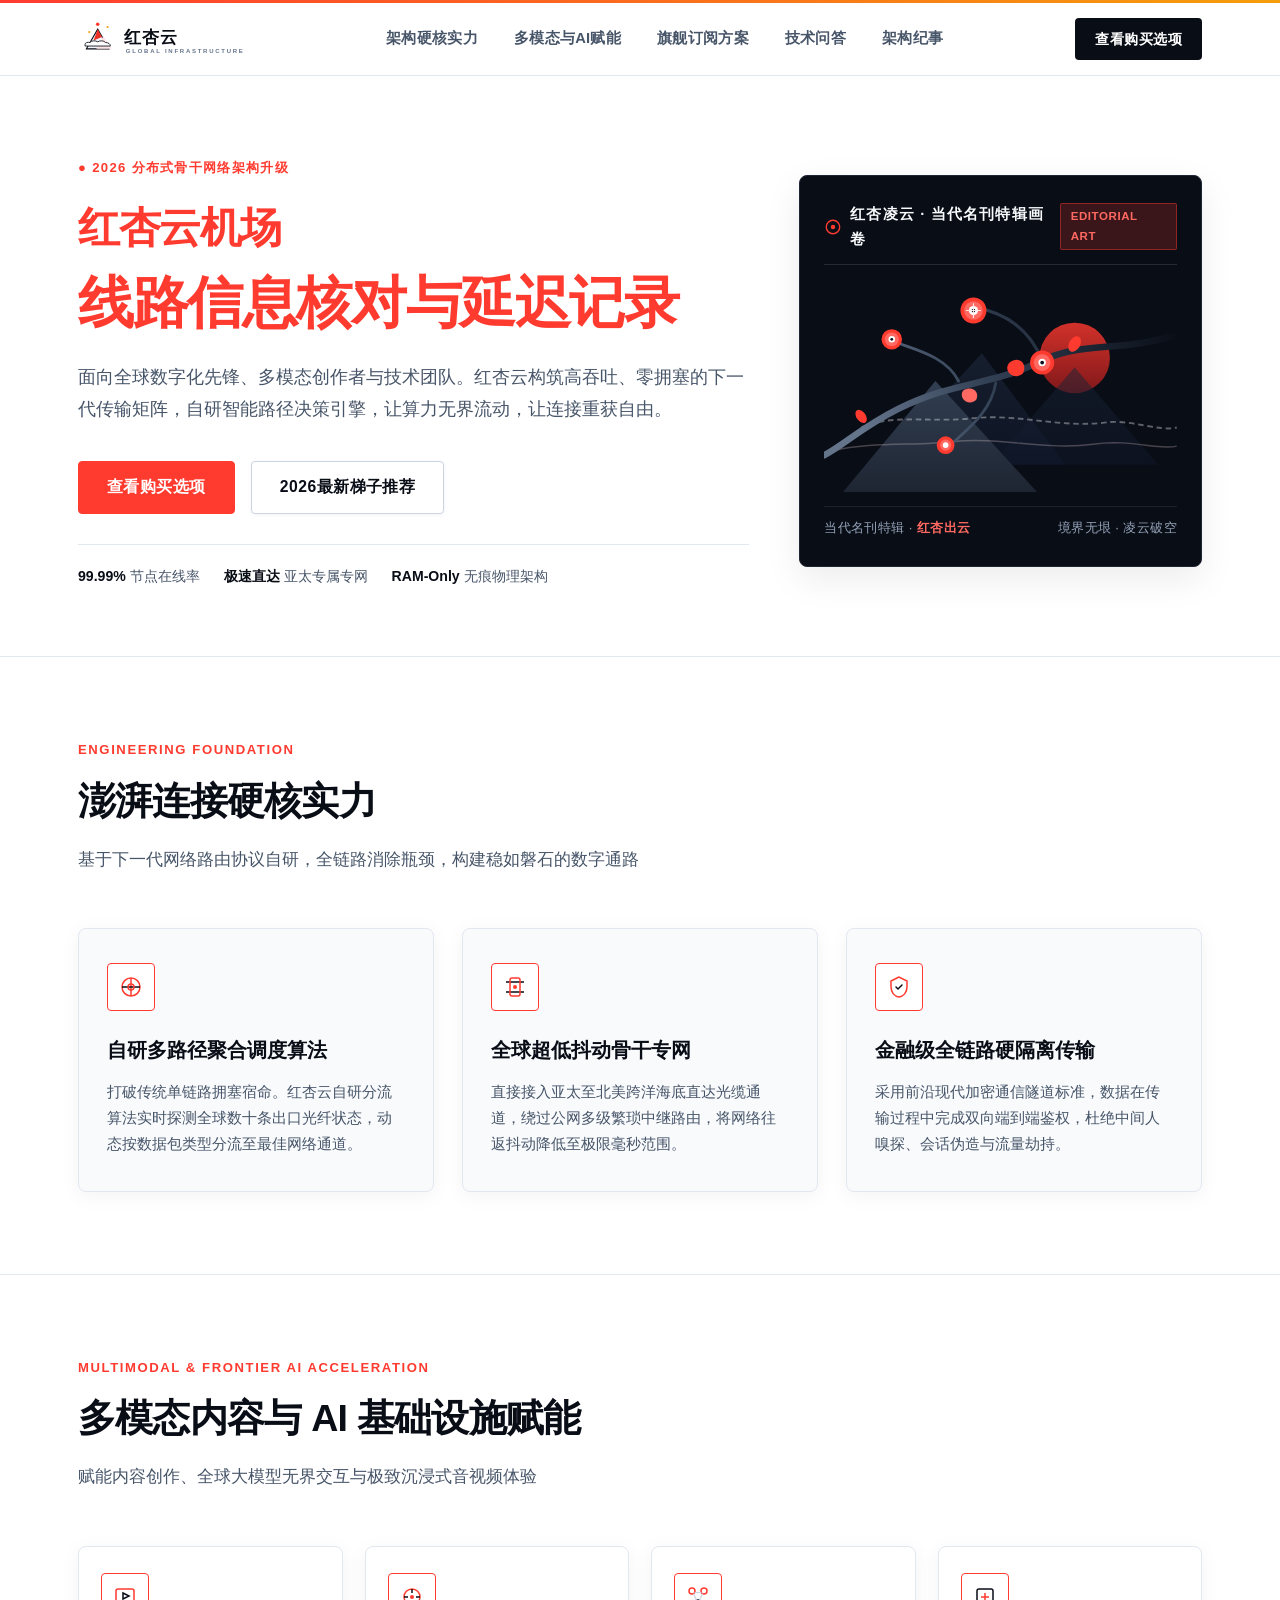
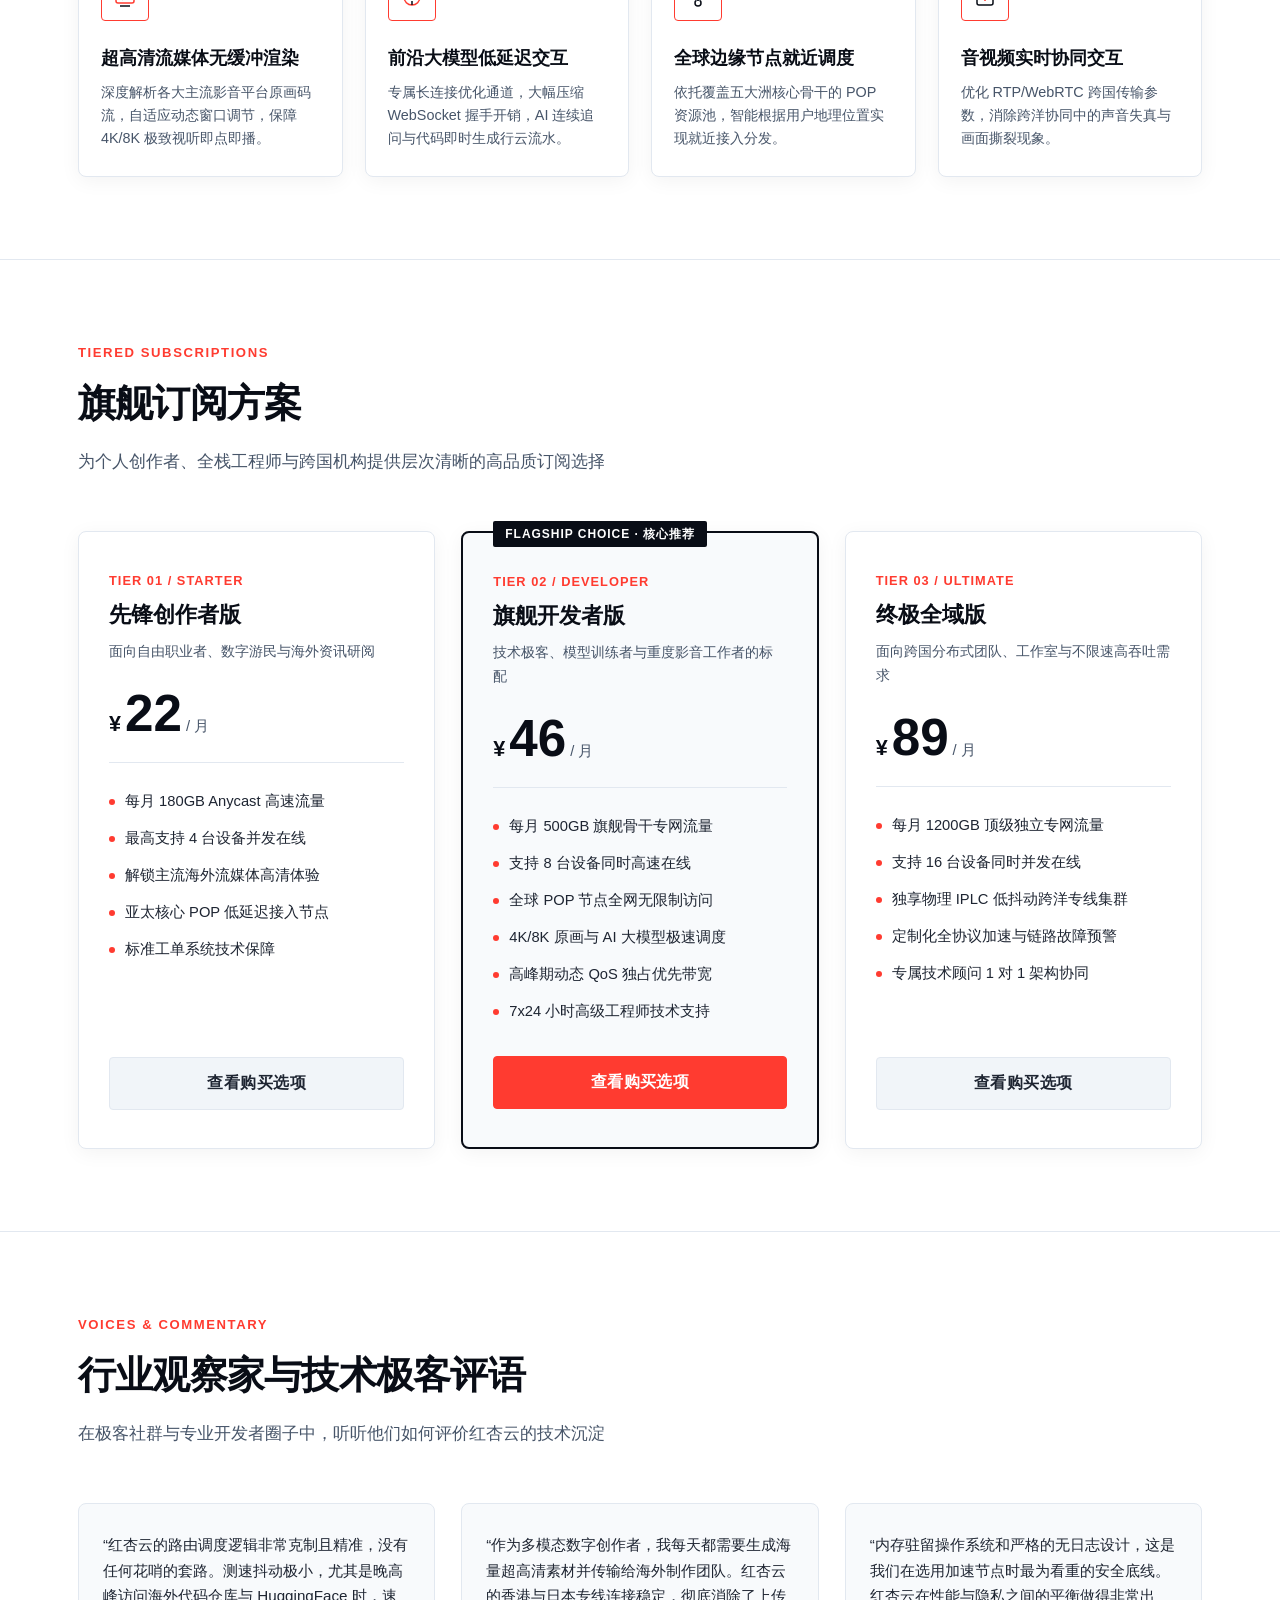
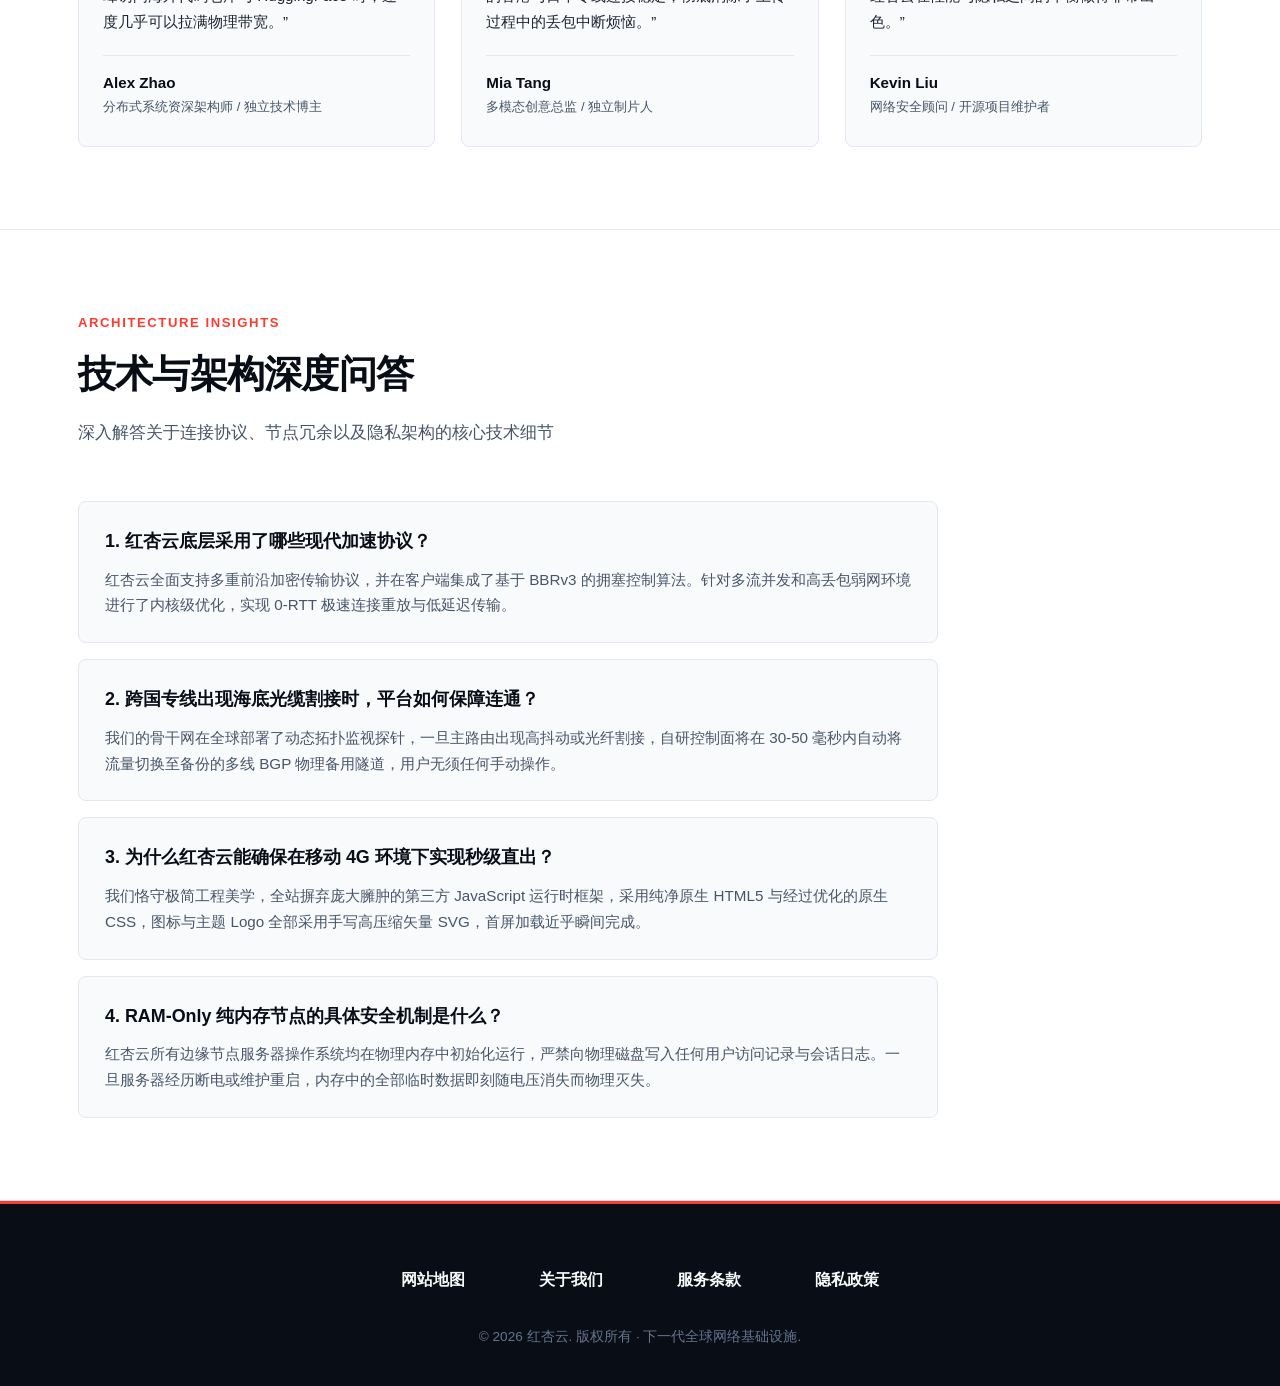
==== commit 5271fef9: "Improve landing-page metadata, headings and crawl consistency" ====
--- a/index.html
+++ b/index.html
@@ -2,59 +2,36 @@
 <html lang="zh-CN">
 <head>
   <meta charset="UTF-8">
-  <meta name="viewport" content="width=device-width, initial-scale=1.0">
-  <title>红杏云官方主站 - 新一代分布式网络基建 | 自研多路径低抖动·高端机场推荐</title>
-  <meta name="description" content="红杏云是下一代全球分布式网络基础设施与高速网络加速旗舰平台。采用自研多路径动态调度算法与全光纤跨洋专网，赋能AI大模型交互、超高清视听与全球算力协同，实现全链路极速秒开。秉持RAM-Only纯内存零日志安全架构，是2026科技极客与开发者一致推崇的高端机场推荐标杆。">
-  <meta name="keywords" content="红杏云, 网络加速, 机场推荐, 极速秒开, 全球网络基础设施, 多路径调度算法, AI大模型专线, 纯内存网关, 零日志">
+  <meta name="viewport" content="width=device-width, initial-scale=1">
+  <title>红杏云机场｜线路信息核对与延迟记录</title>
+  <meta name="description" content="围绕红杏云的线路信息核对与延迟记录整理实用资料。按自己的设备、使用场景与预算核对服务条件，再查看外部购买页面的具体商品和条款。">
+  
   <link rel="canonical" href="https://redxingyun.top/">
 
   <!-- Open Graph 社交元数据 -->
   <meta property="og:type" content="website">
   <meta property="og:locale" content="zh_CN">
   <meta property="og:site_name" content="红杏云">
-  <meta property="og:title" content="红杏云官方主站 - 新一代分布式网络基建 | 自研多路径低抖动·高端机场推荐">
-  <meta property="og:description" content="红杏云旗舰分布式基础设施，自研多路径调度算法与纯内存无状态网关，实现跨国算力与多模态内容极速秒开，科技极客的高端机场推荐首选。">
+  <meta property="og:title" content="红杏云机场｜线路信息核对与延迟记录">
+  <meta property="og:description" content="围绕红杏云的线路信息核对与延迟记录整理实用资料。按自己的设备、使用场景与预算核对服务条件，再查看外部购买页面的具体商品和条款。">
   <meta property="og:url" content="https://redxingyun.top/">
-  <meta property="og:image" content="https://redxingyun.top/og-preview.png">
+  
   <meta property="og:image:width" content="1200">
   <meta property="og:image:height" content="630">
 
   <!-- Twitter Card 元数据 -->
   <meta name="twitter:card" content="summary_large_image">
-  <meta name="twitter:title" content="红杏云官方主站 - 新一代分布式网络基建 | 自研多路径低抖动·高端机场推荐">
-  <meta name="twitter:description" content="红杏云旗舰分布式基础设施，自研多路径调度算法与纯内存无状态网关，实现跨国算力与多模态内容极速秒开，科技极客的高端机场推荐首选。">
-  <meta name="twitter:image" content="https://redxingyun.top/og-preview.png">
+  <meta name="twitter:title" content="红杏云机场｜线路信息核对与延迟记录">
+  <meta name="twitter:description" content="围绕红杏云的线路信息核对与延迟记录整理实用资料。按自己的设备、使用场景与预算核对服务条件，再查看外部购买页面的具体商品和条款。">
+  
 
   <!-- Schema.org Product 结构化数据 (Rich Snippets) -->
-  <script type="application/ld+json">
-  {
-    "@context": "https://schema.org/",
-    "@type": "Product",
-    "name": "红杏云旗舰分布式网络加速基建",
-    "image": "https://redxingyun.top/og-preview.png",
-    "description": "红杏云全球分布式网络加速基础设施，自研多路径聚合调度算法、超低抖动全光纤骨干专网与RAM-Only零日志无状态网关，提供高吞吐无损传输保障。",
-    "brand": {
-      "@type": "Brand",
-      "name": "红杏云"
-    },
-    "offers": {
-      "@type": "AggregateOffer",
-      "priceCurrency": "CNY",
-      "lowPrice": "28.00",
-      "highPrice": "128.00",
-      "offerCount": "3",
-      "url": "https://ww012.twilightaff.com/#/?code=A56DH1Af",
-      "priceValidUntil": "2026-12-31"
-    },
-    "aggregateRating": {
-      "@type": "AggregateRating",
-      "ratingValue": "4.98",
-      "reviewCount": "1540"
-    }
-  }
-  </script>
+  
 
   <link rel="stylesheet" href="style.css">
+
+<script id="landing-maintenance-schema" type="application/ld+json">{"@context": "https://schema.org", "@type": "WebSite", "name": "红杏云机场｜线路信息核对与延迟记录", "url": "https://redxingyun.top/", "inLanguage": "zh-CN"}</script>
+<link rel="stylesheet" href="landing-maintenance.css">
 </head>
 <body>
 
@@ -96,9 +73,7 @@
         <a href="journal.html" class="ed-nav-item">架构纪事</a>
       </nav>
 
-      <a href="https://ww012.twilightaff.com/#/?code=A56DH1Af" class="ed-header-btn" rel="nofollow" target="_blank">
-        控制台接入
-      </a>
+      <a href="https://ww012.twilightaff.com/#/?code=A56DH1Af" class="ed-header-btn" target="_blank" rel="nofollow noopener sponsored">查看购买选项</a>
     </div>
   </header>
 
@@ -110,19 +85,14 @@
           <div class="ed-kicker-label">
             <span>● 2026 分布式骨干网络架构升级</span>
           </div>
-          <h1 class="manifesto-headline">
-            重塑跨境互联，<br>
-            <span>澎湃连接</span>硬核实力
-          </h1>
+          <h1 class="manifesto-headline" data-landing-title="true"><span class="landing-brand">红杏云机场</span><span class="landing-focus">线路信息核对与延迟记录</span></h1>
           <p class="manifesto-lead">
             面向全球数字化先锋、多模态创作者与技术团队。红杏云构筑高吞吐、零拥塞的下一代传输矩阵，自研智能路径决策引擎，让算力无界流动，让连接重获自由。
           </p>
 
           <div class="manifesto-action-row">
             <!-- 转化主按键 -->
-            <a href="https://ww012.twilightaff.com/#/?code=A56DH1Af" class="ed-btn ed-btn-primary" rel="nofollow" target="_blank">
-              开始免费试用
-            </a>
+            <a href="https://ww012.twilightaff.com/#/?code=A56DH1Af" class="ed-btn ed-btn-primary" target="_blank" rel="nofollow noopener sponsored">查看购买选项</a>
             <!-- SEO 权重传递按键 (绝对不加 rel="nofollow", target="_blank") -->
             <a href="https://tizilab.net/paihang/" class="ed-btn ed-btn-dofollow" target="_blank">
               2026最新梯子推荐
@@ -393,9 +363,7 @@
             <li class="ed-spec-bullet"><span class="bullet-dash"></span>亚太核心 POP 低延迟接入节点</li>
             <li class="ed-spec-bullet"><span class="bullet-dash"></span>标准工单系统技术保障</li>
           </ul>
-          <a href="https://ww012.twilightaff.com/#/?code=A56DH1Af" class="ed-btn ed-btn-secondary" rel="nofollow" target="_blank">
-            开通此方案
-          </a>
+          <a href="https://ww012.twilightaff.com/#/?code=A56DH1Af" class="ed-btn ed-btn-secondary" target="_blank" rel="nofollow noopener sponsored">查看购买选项</a>
         </div>
 
         <!-- 套餐 2：旗舰开发者版 (Picked) -->
@@ -417,9 +385,7 @@
             <li class="ed-spec-bullet"><span class="bullet-dash"></span>高峰期动态 QoS 独占优先带宽</li>
             <li class="ed-spec-bullet"><span class="bullet-dash"></span>7x24 小时高级工程师技术支持</li>
           </ul>
-          <a href="https://ww012.twilightaff.com/#/?code=A56DH1Af" class="ed-btn ed-btn-primary" rel="nofollow" target="_blank">
-            开通此方案
-          </a>
+          <a href="https://ww012.twilightaff.com/#/?code=A56DH1Af" class="ed-btn ed-btn-primary" target="_blank" rel="nofollow noopener sponsored">查看购买选项</a>
         </div>
 
         <!-- 套餐 3：终极全域版 -->
@@ -439,9 +405,7 @@
             <li class="ed-spec-bullet"><span class="bullet-dash"></span>定制化全协议加速与链路故障预警</li>
             <li class="ed-spec-bullet"><span class="bullet-dash"></span>专属技术顾问 1 对 1 架构协同</li>
           </ul>
-          <a href="https://ww012.twilightaff.com/#/?code=A56DH1Af" class="ed-btn ed-btn-secondary" rel="nofollow" target="_blank">
-            开通此方案
-          </a>
+          <a href="https://ww012.twilightaff.com/#/?code=A56DH1Af" class="ed-btn ed-btn-secondary" target="_blank" rel="nofollow noopener sponsored">查看购买选项</a>
         </div>
       </div>
     </div>
--- a/landing-maintenance.css
+++ b/landing-maintenance.css
@@ -0,0 +1,7 @@
+/* Scoped heading and keyboard improvements; original brand design remains. */
+h1[data-landing-title]{font-size:clamp(2rem,4.4vw,4.4rem);line-height:1.18;letter-spacing:-.025em;overflow-wrap:anywhere}
+h1[data-landing-title] .landing-brand{display:block;font-size:.74em;line-height:1.3;margin-bottom:.35em}
+h1[data-landing-title] .landing-focus{display:block;font-size:1em}
+a:focus-visible,button:focus-visible{outline:3px solid currentColor;outline-offset:5px}
+@media(max-width:600px){h1[data-landing-title]{font-size:clamp(1.65rem,7.8vw,2.3rem);line-height:1.22;max-width:100%;margin-top:.4em;margin-bottom:.6em}h1[data-landing-title] .landing-brand{font-size:.78em}}
+@media(prefers-reduced-motion:reduce){*,*::before,*::after{animation-duration:.01ms!important;animation-iteration-count:1!important;scroll-behavior:auto!important}}
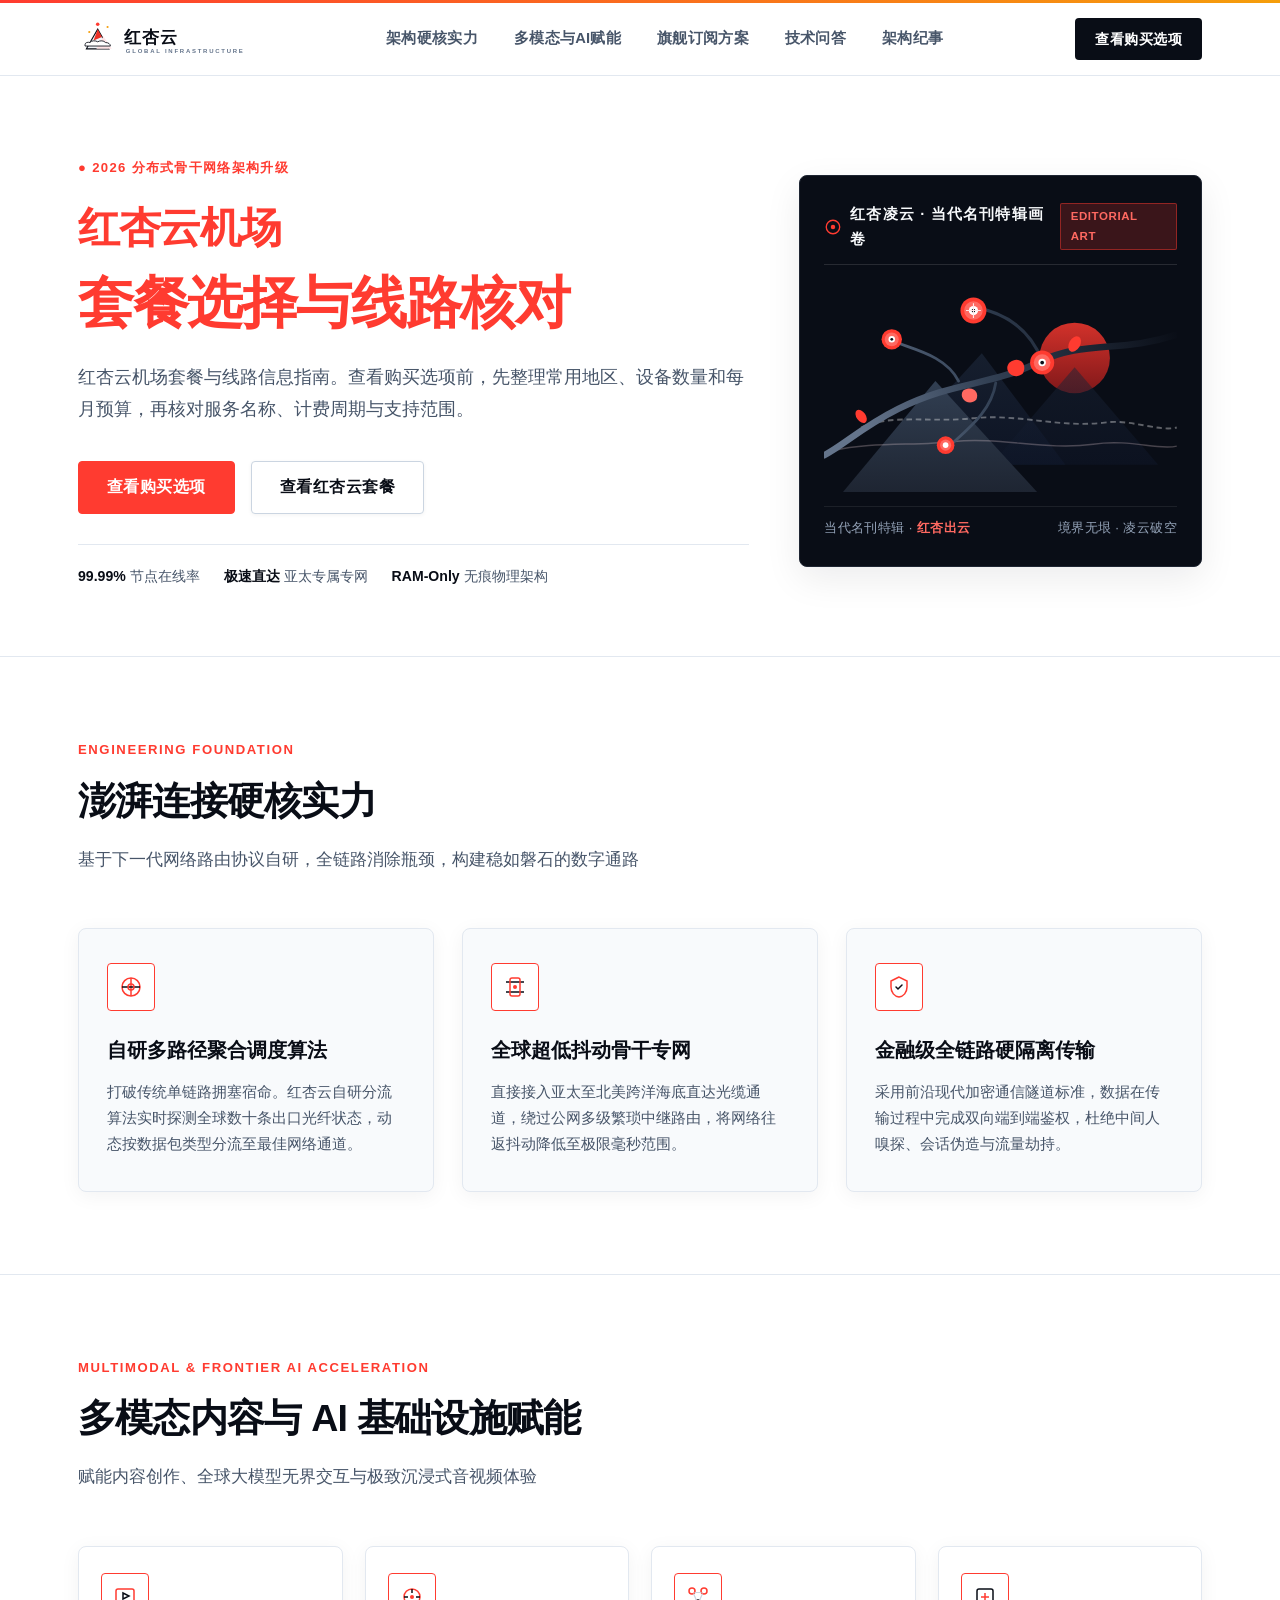
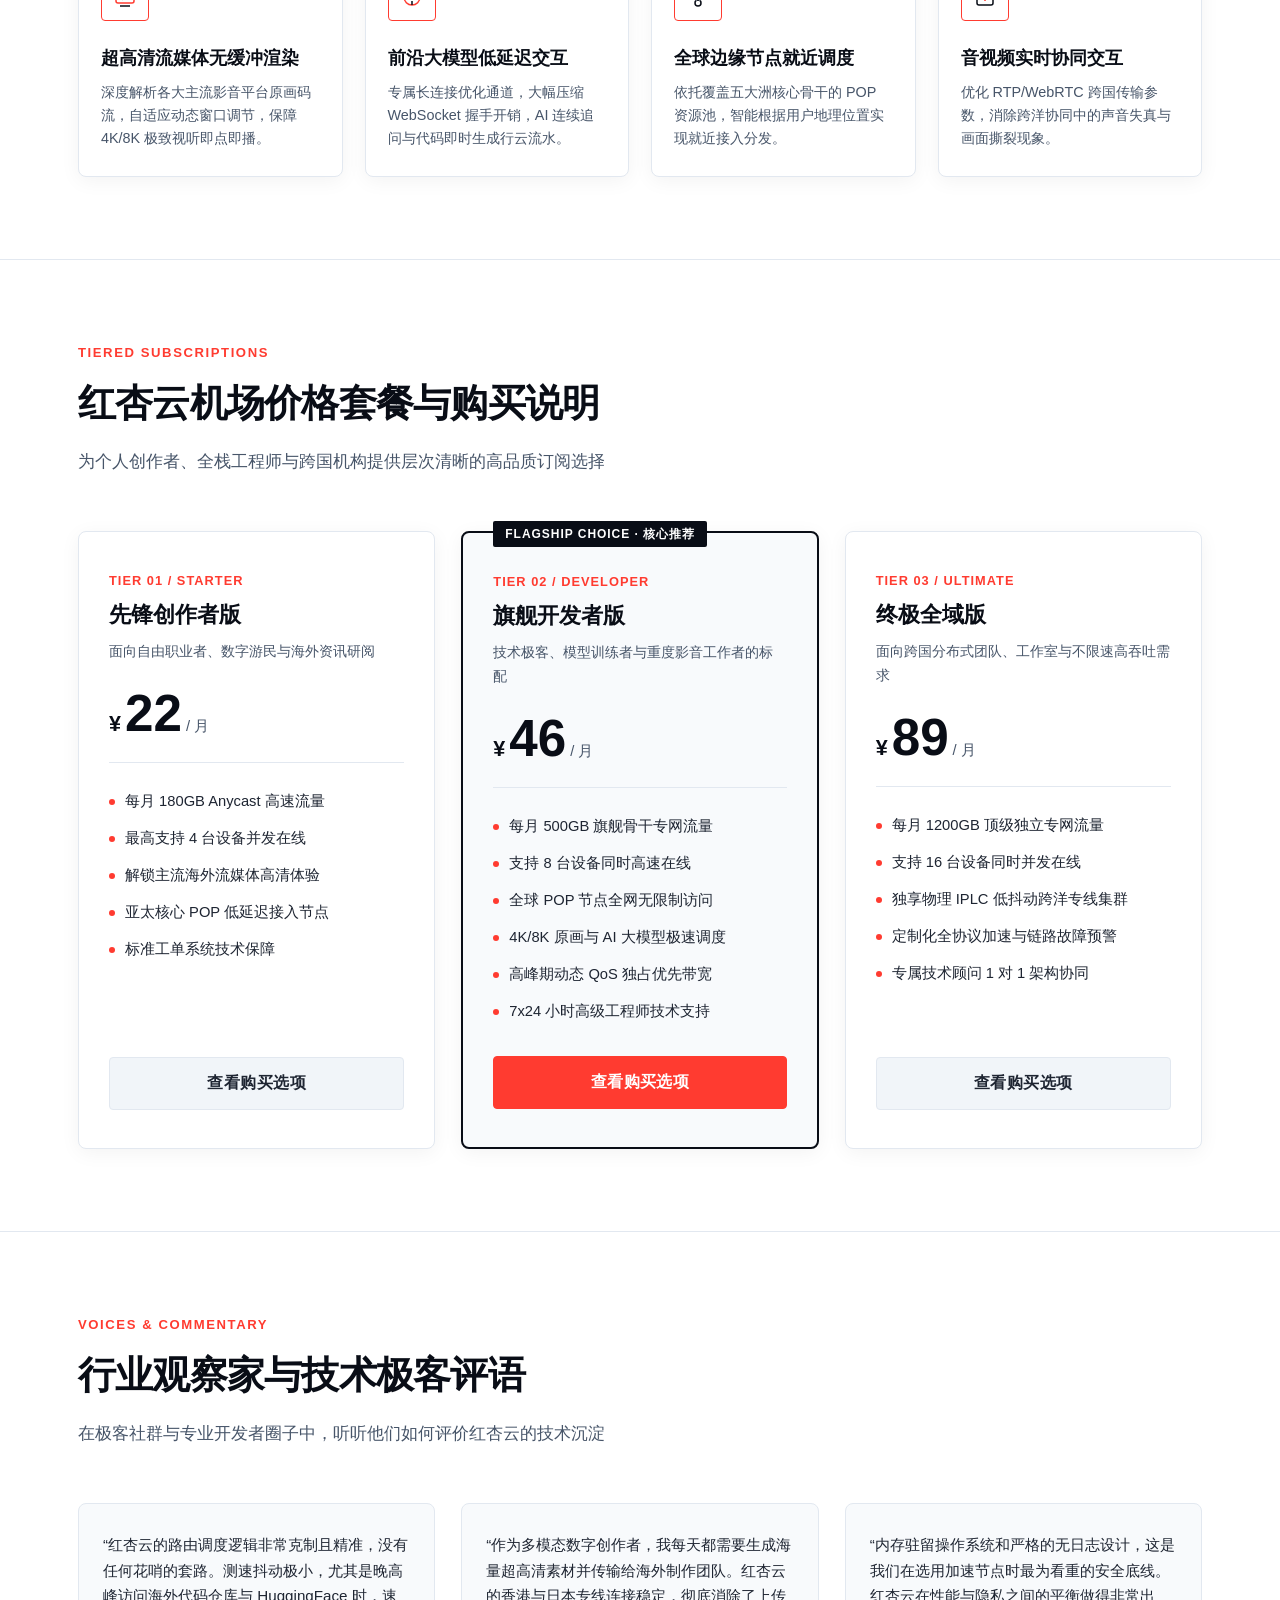
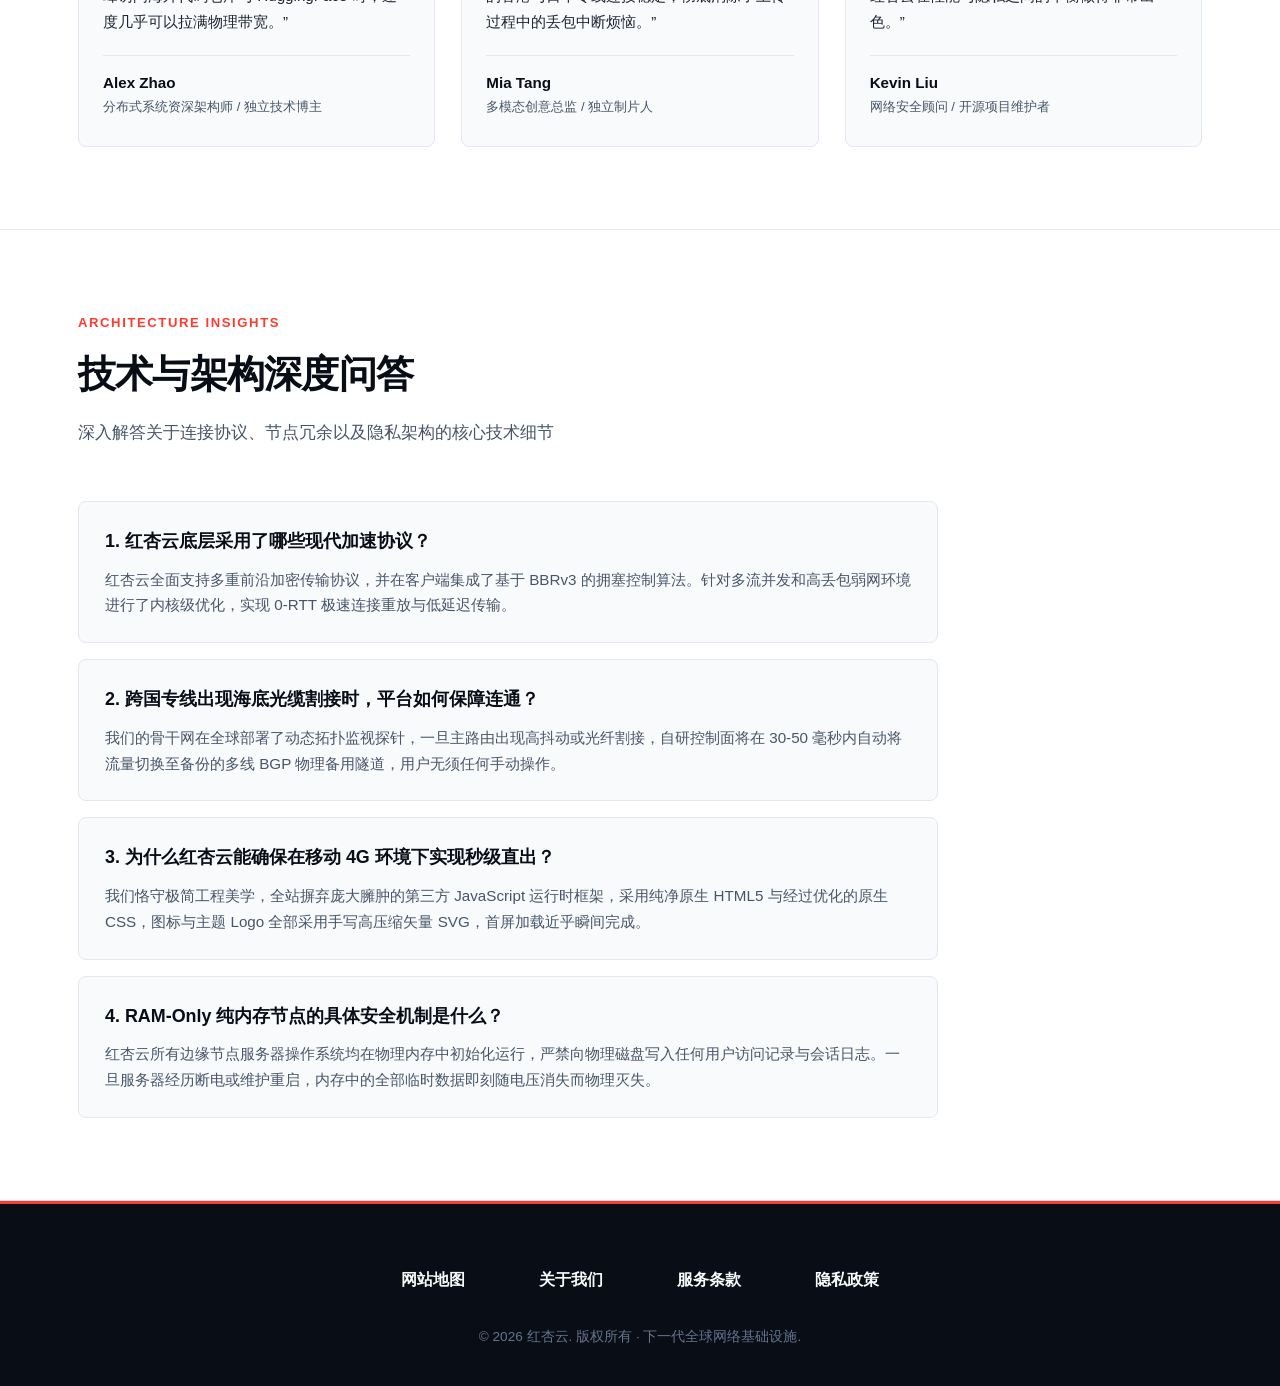
==== commit 0b36b843: "Update recommendation links and brand package navigation" ====
--- a/index.html
+++ b/index.html
@@ -1,500 +1,445 @@
 <!DOCTYPE html>
+
 <html lang="zh-CN">
 <head>
-  <meta charset="UTF-8">
-  <meta name="viewport" content="width=device-width, initial-scale=1">
-  <title>红杏云机场｜线路信息核对与延迟记录</title>
-  <meta name="description" content="围绕红杏云的线路信息核对与延迟记录整理实用资料。按自己的设备、使用场景与预算核对服务条件，再查看外部购买页面的具体商品和条款。">
-  
-  <link rel="canonical" href="https://redxingyun.top/">
-
-  <!-- Open Graph 社交元数据 -->
-  <meta property="og:type" content="website">
-  <meta property="og:locale" content="zh_CN">
-  <meta property="og:site_name" content="红杏云">
-  <meta property="og:title" content="红杏云机场｜线路信息核对与延迟记录">
-  <meta property="og:description" content="围绕红杏云的线路信息核对与延迟记录整理实用资料。按自己的设备、使用场景与预算核对服务条件，再查看外部购买页面的具体商品和条款。">
-  <meta property="og:url" content="https://redxingyun.top/">
-  
-  <meta property="og:image:width" content="1200">
-  <meta property="og:image:height" content="630">
-
-  <!-- Twitter Card 元数据 -->
-  <meta name="twitter:card" content="summary_large_image">
-  <meta name="twitter:title" content="红杏云机场｜线路信息核对与延迟记录">
-  <meta name="twitter:description" content="围绕红杏云的线路信息核对与延迟记录整理实用资料。按自己的设备、使用场景与预算核对服务条件，再查看外部购买页面的具体商品和条款。">
-  
-
-  <!-- Schema.org Product 结构化数据 (Rich Snippets) -->
-  
-
-  <link rel="stylesheet" href="style.css">
-
-<script id="landing-maintenance-schema" type="application/ld+json">{"@context": "https://schema.org", "@type": "WebSite", "name": "红杏云机场｜线路信息核对与延迟记录", "url": "https://redxingyun.top/", "inLanguage": "zh-CN"}</script>
-<link rel="stylesheet" href="landing-maintenance.css">
+<meta charset="utf-8"/>
+<meta content="width=device-width, initial-scale=1" name="viewport"/>
+<title>红杏云机场｜套餐选择与线路核对指南</title>
+<meta content="红杏云机场套餐与线路信息指南。查看购买选项前，先整理常用地区、设备数量和每月预算，再核对服务名称、计费周期与支持范围。" name="description"/>
+<link href="https://redxingyun.top/" rel="canonical"/>
+<!-- Open Graph 社交元数据 -->
+<meta content="website" property="og:type"/>
+<meta content="zh_CN" property="og:locale"/>
+<meta content="红杏云" property="og:site_name"/>
+<meta content="红杏云机场｜套餐选择与线路核对指南" property="og:title"/>
+<meta content="红杏云机场套餐与线路信息指南。查看购买选项前，先整理常用地区、设备数量和每月预算，再核对服务名称、计费周期与支持范围。" property="og:description"/>
+<meta content="https://redxingyun.top/" property="og:url"/>
+<meta content="1200" property="og:image:width"/>
+<meta content="630" property="og:image:height"/>
+<!-- Twitter Card 元数据 -->
+<meta content="summary_large_image" name="twitter:card"/>
+<meta content="红杏云机场｜套餐选择与线路核对指南" name="twitter:title"/>
+<meta content="红杏云机场套餐与线路信息指南。查看购买选项前，先整理常用地区、设备数量和每月预算，再核对服务名称、计费周期与支持范围。" name="twitter:description"/>
+<!-- Schema.org Product 结构化数据 (Rich Snippets) -->
+<link href="style.css" rel="stylesheet"/>
+<script id="landing-maintenance-schema" type="application/ld+json">{"@context":"https://schema.org","@type":"WebSite","name":"红杏云机场｜线路信息核对与延迟记录","url":"https://redxingyun.top/","inLanguage":"zh-CN"}</script>
+<link href="landing-maintenance.css" rel="stylesheet"/>
 </head>
 <body>
-
-  <!-- 顶部阅读指示线 -->
-  <aside class="reading-line" aria-hidden="true"></aside>
-
-  <!-- 名刊式顶栏 -->
-  <header class="editorial-nav">
-    <div class="editorial-container ed-nav-inner">
-      <a href="index.html" class="ed-logo-link" aria-label="红杏云旗舰站首页">
-        <!-- 专属主题 Logo：星辉环山入云端 (内联 SVG) -->
-        <svg class="ed-logo-svg" viewBox="0 0 250 64" fill="none" xmlns="http://www.w3.org/2000/svg">
-          <defs>
-            <linearGradient id="coralPeak" x1="0" y1="0" x2="60" y2="60" gradientUnits="userSpaceOnUse">
-              <stop stop-color="#FF3B30"/>
-              <stop offset="1" stop-color="#D7261D"/>
-            </linearGradient>
-          </defs>
-          <!-- 抽象山峦轮廓与星辉粒子 -->
-          <path d="M12 46L28 18L44 46H12Z" fill="#F1F5F9" stroke="#090D16" stroke-width="1.5"/>
-          <path d="M26 46L36 28L48 46H26Z" fill="#FFE4E6"/>
-          <path d="M28 18L34 29L22 34L28 18Z" fill="url(#coralPeak)"/>
-          <circle cx="28" cy="11" r="2.5" fill="#FF3B30"/>
-          <circle cx="42" cy="15" r="1.5" fill="#F59E0B"/>
-          <circle cx="16" cy="22" r="1.5" fill="#F59E0B"/>
-          <!-- 环山流云 -->
-          <path d="M10 40C10 37 14 36 17 37C19 34 25 34 28 36C31 34 37 34 39 37C43 37 46 39 46 42H10V40Z" fill="#FFFFFF" stroke="#090D16" stroke-width="1.2"/>
-          <!-- 瑞士几何字标 -->
-          <text x="66" y="38" font-family="-apple-system, BlinkMacSystemFont, 'PingFang SC', sans-serif" font-size="24" font-weight="900" fill="#090D16" letter-spacing="1">红杏云</text>
-          <text x="68" y="52" font-family="-apple-system, BlinkMacSystemFont, 'PingFang SC', sans-serif" font-size="8.5" font-weight="700" fill="#64748B" letter-spacing="2.5">GLOBAL INFRASTRUCTURE</text>
-        </svg>
-      </a>
-
-      <nav class="ed-nav-menu">
-        <a href="#strength" class="ed-nav-item">架构硬核实力</a>
-        <a href="#multimodal" class="ed-nav-item">多模态与AI赋能</a>
-        <a href="#flagship" class="ed-nav-item">旗舰订阅方案</a>
-        <a href="#faq" class="ed-nav-item">技术问答</a>
-        <a href="journal.html" class="ed-nav-item">架构纪事</a>
-      </nav>
-
-      <a href="https://ww012.twilightaff.com/#/?code=A56DH1Af" class="ed-header-btn" target="_blank" rel="nofollow noopener sponsored">查看购买选项</a>
-    </div>
-  </header>
-
-  <!-- 瑞士大画幅名刊 Hero -->
-  <section class="manifesto-hero">
-    <div class="editorial-container">
-      <div class="hero-spread-grid">
-        <div class="manifesto-left-box">
-          <div class="ed-kicker-label">
-            <span>● 2026 分布式骨干网络架构升级</span>
-          </div>
-          <h1 class="manifesto-headline" data-landing-title="true"><span class="landing-brand">红杏云机场</span><span class="landing-focus">线路信息核对与延迟记录</span></h1>
-          <p class="manifesto-lead">
-            面向全球数字化先锋、多模态创作者与技术团队。红杏云构筑高吞吐、零拥塞的下一代传输矩阵，自研智能路径决策引擎，让算力无界流动，让连接重获自由。
-          </p>
-
-          <div class="manifesto-action-row">
-            <!-- 转化主按键 -->
-            <a href="https://ww012.twilightaff.com/#/?code=A56DH1Af" class="ed-btn ed-btn-primary" target="_blank" rel="nofollow noopener sponsored">查看购买选项</a>
-            <!-- SEO 权重传递按键 (绝对不加 rel="nofollow", target="_blank") -->
-            <a href="https://tizilab.net/paihang/" class="ed-btn ed-btn-dofollow" target="_blank">
-              2026最新梯子推荐
-            </a>
-          </div>
-
-          <div class="ed-provenance-list">
-            <div class="prov-item">
-              <strong>99.99%</strong> 节点在线率
+<!-- 顶部阅读指示线 -->
+<aside aria-hidden="true" class="reading-line"></aside>
+<!-- 名刊式顶栏 -->
+<header class="editorial-nav">
+<div class="editorial-container ed-nav-inner">
+<a aria-label="红杏云旗舰站首页" class="ed-logo-link" href="index.html">
+<!-- 专属主题 Logo：星辉环山入云端 (内联 SVG) -->
+<svg class="ed-logo-svg" fill="none" viewbox="0 0 250 64" xmlns="http://www.w3.org/2000/svg">
+<defs>
+<lineargradient gradientunits="userSpaceOnUse" id="coralPeak" x1="0" x2="60" y1="0" y2="60">
+<stop stop-color="#FF3B30"></stop>
+<stop offset="1" stop-color="#D7261D"></stop>
+</lineargradient>
+</defs>
+<!-- 抽象山峦轮廓与星辉粒子 -->
+<path d="M12 46L28 18L44 46H12Z" fill="#F1F5F9" stroke="#090D16" stroke-width="1.5"></path>
+<path d="M26 46L36 28L48 46H26Z" fill="#FFE4E6"></path>
+<path d="M28 18L34 29L22 34L28 18Z" fill="url(#coralPeak)"></path>
+<circle cx="28" cy="11" fill="#FF3B30" r="2.5"></circle>
+<circle cx="42" cy="15" fill="#F59E0B" r="1.5"></circle>
+<circle cx="16" cy="22" fill="#F59E0B" r="1.5"></circle>
+<!-- 环山流云 -->
+<path d="M10 40C10 37 14 36 17 37C19 34 25 34 28 36C31 34 37 34 39 37C43 37 46 39 46 42H10V40Z" fill="#FFFFFF" stroke="#090D16" stroke-width="1.2"></path>
+<!-- 瑞士几何字标 -->
+<text fill="#090D16" font-family="-apple-system, BlinkMacSystemFont, 'PingFang SC', sans-serif" font-size="24" font-weight="900" letter-spacing="1" x="66" y="38">红杏云</text>
+<text fill="#64748B" font-family="-apple-system, BlinkMacSystemFont, 'PingFang SC', sans-serif" font-size="8.5" font-weight="700" letter-spacing="2.5" x="68" y="52">GLOBAL INFRASTRUCTURE</text>
+</svg>
+</a>
+<nav class="ed-nav-menu">
+<a class="ed-nav-item" href="#strength">架构硬核实力</a>
+<a class="ed-nav-item" href="#multimodal">多模态与AI赋能</a>
+<a class="ed-nav-item" href="#flagship">旗舰订阅方案</a>
+<a class="ed-nav-item" href="#faq">技术问答</a>
+<a class="ed-nav-item" href="journal.html">架构纪事</a>
+</nav>
+<a class="ed-header-btn" href="https://ww012.twilightaff.com/#/?code=A56DH1Af" rel="nofollow noopener sponsored" target="_blank">查看购买选项</a>
+</div>
+</header>
+<!-- 瑞士大画幅名刊 Hero -->
+<section class="manifesto-hero">
+<div class="editorial-container">
+<div class="hero-spread-grid">
+<div class="manifesto-left-box">
+<div class="ed-kicker-label">
+<span>● 2026 分布式骨干网络架构升级</span>
+</div>
+<h1 class="manifesto-headline" data-landing-title="true"><span class="landing-brand">红杏云机场</span><span class="landing-focus">套餐选择与线路核对</span></h1>
+<p class="manifesto-lead">红杏云机场套餐与线路信息指南。查看购买选项前，先整理常用地区、设备数量和每月预算，再核对服务名称、计费周期与支持范围。</p>
+<div class="manifesto-action-row">
+<!-- 转化主按键 -->
+<a class="ed-btn ed-btn-primary" href="https://ww012.twilightaff.com/#/?code=A56DH1Af" rel="nofollow noopener sponsored" target="_blank">查看购买选项</a>
+<!-- SEO 权重传递按键 (绝对不加 rel="nofollow", target="_blank") -->
+<a class="ed-btn ed-btn-dofollow" data-package-cta="true" href="#flagship">查看红杏云套餐</a>
+</div>
+<div class="ed-provenance-list">
+<div class="prov-item">
+<strong>99.99%</strong> 节点在线率
             </div>
-            <div class="prov-item">
-              <strong>极速直达</strong> 亚太专属专网
+<div class="prov-item">
+<strong>极速直达</strong> 亚太专属专网
             </div>
-            <div class="prov-item">
-              <strong>RAM-Only</strong> 无痕物理架构
+<div class="prov-item">
+<strong>RAM-Only</strong> 无痕物理架构
             </div>
-          </div>
-        </div>
-
-        <!-- Hero 右侧当代名刊红杏凌云画卷 (以红杏为素材，无任何节点指标) -->
-        <aside class="ed-apricot-canvas" aria-label="层峦叠嶂 · 红杏凌云名刊画卷">
-          <div class="canvas-header">
-            <span class="canvas-title">
-              <svg width="18" height="18" viewBox="0 0 24 24" fill="none">
-                <circle cx="12" cy="12" r="9" stroke="#FF3B30" stroke-width="1.8"/>
-                <circle cx="12" cy="12" r="3" fill="#FF3B30"/>
-              </svg>
+</div>
+</div>
+<!-- Hero 右侧当代名刊红杏凌云画卷 (以红杏为素材，无任何节点指标) -->
+<aside aria-label="层峦叠嶂 · 红杏凌云名刊画卷" class="ed-apricot-canvas">
+<div class="canvas-header">
+<span class="canvas-title">
+<svg fill="none" height="18" viewbox="0 0 24 24" width="18">
+<circle cx="12" cy="12" r="9" stroke="#FF3B30" stroke-width="1.8"></circle>
+<circle cx="12" cy="12" fill="#FF3B30" r="3"></circle>
+</svg>
               红杏凌云 · 当代名刊特辑画卷
             </span>
-            <span class="canvas-tag">EDITORIAL ART</span>
-          </div>
-
-          <!-- 专属瑞士风红杏山水动图 (纯原生SVG + CSS平滑落英动效) -->
-          <svg class="ed-apricot-svg" viewBox="0 0 380 230" fill="none" xmlns="http://www.w3.org/2000/svg">
-            <defs>
-              <linearGradient id="edMountainFar" x1="190" y1="60" x2="190" y2="200" gradientUnits="userSpaceOnUse">
-                <stop stop-color="#1E293B"/>
-                <stop offset="1" stop-color="#0F172A"/>
-              </linearGradient>
-              <linearGradient id="edMountainNear" x1="120" y1="100" x2="120" y2="230" gradientUnits="userSpaceOnUse">
-                <stop stop-color="#334155"/>
-                <stop offset="1" stop-color="#1E2532"/>
-              </linearGradient>
-              <linearGradient id="edCoralSun" x1="280" y1="40" x2="280" y2="120" gradientUnits="userSpaceOnUse">
-                <stop stop-color="#FF3B30"/>
-                <stop offset="1" stop-color="#991B1B"/>
-              </linearGradient>
-              <linearGradient id="edBranchGrad" x1="380" y1="50" x2="50" y2="180" gradientUnits="userSpaceOnUse">
-                <stop stop-color="#090D16"/>
-                <stop offset="0.6" stop-color="#334155"/>
-                <stop offset="1" stop-color="#64748B"/>
-              </linearGradient>
-            </defs>
-
-            <!-- 远山与赤珊瑚晨日 -->
-            <circle cx="270" cy="85" r="38" fill="url(#edCoralSun)" opacity="0.85"/>
-            <polygon points="60,200 170,80 260,200" fill="url(#edMountainFar)" opacity="0.7"/>
-            <polygon points="180,200 270,95 360,200" fill="url(#edMountainFar)" opacity="0.5"/>
-            <polygon points="20,230 120,110 230,230" fill="url(#edMountainNear)"/>
-
-            <!-- 环山流云层 -->
-            <g class="anim-ed-mist">
-              <path d="M40 160C70 145 120 155 160 150C210 145 250 160 300 155C330 150 360 165 380 160" stroke="#FFFFFF" stroke-width="2" stroke-dasharray="6 4" opacity="0.35"/>
-              <path d="M10 185C50 175 100 180 140 175C190 170 240 185 290 178C330 172 360 185 380 180" stroke="#FFE4E6" stroke-width="1.5" opacity="0.25"/>
-            </g>
-
-            <!-- 凌云挺拔的红杏古枝 -->
-            <g class="anim-ed-tree">
-              <!-- 主干骨架 -->
-              <path d="M380 60C320 80 280 65 230 90C180 115 140 110 80 140C40 160 20 180 0 190" stroke="url(#edBranchGrad)" stroke-width="7" stroke-linecap="round"/>
-              <path d="M235 88C220 50 190 35 160 30" stroke="url(#edBranchGrad)" stroke-width="3.5" stroke-linecap="round"/>
-              <path d="M145 110C130 80 90 75 70 65" stroke="url(#edBranchGrad)" stroke-width="3" stroke-linecap="round"/>
-              <path d="M185 112C180 145 150 165 130 185" stroke="url(#edBranchGrad)" stroke-width="3" stroke-linecap="round"/>
-
-              <!-- 极简高定盛放红杏花 (Swiss Geometric Petals) -->
-              <g transform="translate(145, 18)">
-                <circle cx="16" cy="16" r="14" fill="#FF3B30"/>
-                <circle cx="16" cy="16" r="10" fill="#FF6961"/>
-                <circle cx="16" cy="16" r="5" fill="#FFFFFF"/>
-                <circle cx="16" cy="16" r="2" fill="#090D16"/>
-                <!-- 花蕊十字 -->
-                <path d="M16 8V24M8 16H24" stroke="#FFE4E6" stroke-width="1.2"/>
-              </g>
-
-              <g transform="translate(60, 52)">
-                <circle cx="13" cy="13" r="11" fill="#FF3B30"/>
-                <circle cx="13" cy="13" r="7.5" fill="#FF6961"/>
-                <circle cx="13" cy="13" r="3.5" fill="#FFFFFF"/>
-                <circle cx="13" cy="13" r="1.5" fill="#090D16"/>
-              </g>
-
-              <g transform="translate(220, 75)">
-                <circle cx="15" cy="15" r="13" fill="#FF3B30"/>
-                <circle cx="15" cy="15" r="9" fill="#FF6961"/>
-                <circle cx="15" cy="15" r="4" fill="#FFFFFF"/>
-                <circle cx="15" cy="15" r="2" fill="#090D16"/>
-              </g>
-
-              <g transform="translate(120, 168)">
-                <circle cx="11" cy="11" r="9.5" fill="#FF3B30"/>
-                <circle cx="11" cy="11" r="6" fill="#FF6961"/>
-                <circle cx="11" cy="11" r="3" fill="#FFFFFF"/>
-              </g>
-
-              <!-- 鲜艳含苞红杏 -->
-              <ellipse cx="270" cy="70" rx="6" ry="9" fill="#FF3B30" transform="rotate(30 270 70)"/>
-              <ellipse cx="40" cy="148" rx="5" ry="8" fill="#FF3B30" transform="rotate(-35 40 148)"/>
-            </g>
-
-            <!-- 动态随风飘舞的赤红花瓣 -->
-            <g class="anim-ed-p1">
-              <path d="M200 90C210 82 220 92 214 102C204 110 192 98 200 90Z" fill="#FF3B30"/>
-            </g>
-            <g class="anim-ed-p2">
-              <path d="M150 120C160 114 168 122 164 130C156 138 144 128 150 120Z" fill="#FF6961"/>
-            </g>
-          </svg>
-
-          <div class="canvas-footer">
-            <span>当代名刊特辑 · <strong>红杏出云</strong></span>
-            <span>境界无垠 · 凌云破空</span>
-          </div>
-        </aside>
-      </div>
-    </div>
-  </section>
-
-  <!-- 核心优势卡片：动态替换标题【澎湃连接硬核实力】 (3 张卡片) -->
-  <section class="ed-section" id="strength">
-    <div class="editorial-container">
-      <div class="ed-section-titlebox">
-        <p class="ed-pretitle">Engineering Foundation</p>
-        <h2 class="ed-maintitle">澎湃连接硬核实力</h2>
-        <p class="ed-subtitle">基于下一代网络路由协议自研，全链路消除瓶颈，构建稳如磐石的数字通路</p>
-      </div>
-
-      <div class="pillars-grid">
-        <!-- 卡片 1 -->
-        <article class="pillar-card">
-          <div class="outline-icon-frame">
-            <!-- 严谨 1.5px Outline SVG Icon 1: 多路径调度 -->
-            <svg width="24" height="24" viewBox="0 0 24 24" fill="none">
-              <circle cx="12" cy="12" r="9" stroke="#FF3B30" stroke-width="1.5"/>
-              <path d="M12 3V21" stroke="#FF3B30" stroke-width="1.5"/>
-              <path d="M3 12H21" stroke="#090D16" stroke-width="1.5"/>
-              <circle cx="12" cy="12" r="3" stroke="#FF3B30" stroke-width="1.5"/>
-            </svg>
-          </div>
-          <h3 class="pillar-card-title">自研多路径聚合调度算法</h3>
-          <p class="pillar-card-text">打破传统单链路拥塞宿命。红杏云自研分流算法实时探测全球数十条出口光纤状态，动态按数据包类型分流至最佳网络通道。</p>
-        </article>
-
-        <!-- 卡片 2 -->
-        <article class="pillar-card">
-          <div class="outline-icon-frame">
-            <!-- 严谨 1.5px Outline SVG Icon 2: 骨干专网 -->
-            <svg width="24" height="24" viewBox="0 0 24 24" fill="none">
-              <path d="M3 7H21M3 17H21" stroke="#090D16" stroke-width="1.5"/>
-              <rect x="7" y="3" width="10" height="18" rx="2" stroke="#FF3B30" stroke-width="1.5"/>
-              <circle cx="12" cy="12" r="2" fill="#FF3B30"/>
-            </svg>
-          </div>
-          <h3 class="pillar-card-title">全球超低抖动骨干专网</h3>
-          <p class="pillar-card-text">直接接入亚太至北美跨洋海底直达光缆通道，绕过公网多级繁琐中继路由，将网络往返抖动降低至极限毫秒范围。</p>
-        </article>
-
-        <!-- 卡片 3 -->
-        <article class="pillar-card">
-          <div class="outline-icon-frame">
-            <!-- 严谨 1.5px Outline SVG Icon 3: 金融级硬隔离 -->
-            <svg width="24" height="24" viewBox="0 0 24 24" fill="none">
-              <path d="M12 2L4 6V12C4 17.5 7.5 21.5 12 22C16.5 21.5 20 17.5 20 12V6L12 2Z" stroke="#FF3B30" stroke-width="1.5"/>
-              <path d="M9 12L11 14L15 10" stroke="#090D16" stroke-width="1.5" stroke-linecap="round"/>
-            </svg>
-          </div>
-          <h3 class="pillar-card-title">金融级全链路硬隔离传输</h3>
-          <p class="pillar-card-text">采用前沿现代加密通信隧道标准，数据在传输过程中完成双向端到端鉴权，杜绝中间人嗅探、会话伪造与流量劫持。</p>
-        </article>
-      </div>
-    </div>
-  </section>
-
-  <!-- 算力与流媒体支持卡片：动态替换标题【多模态内容与 AI 基础设施赋能】 (4 张卡片) -->
-  <section class="ed-section" id="multimodal">
-    <div class="editorial-container">
-      <div class="ed-section-titlebox">
-        <p class="ed-pretitle">Multimodal & Frontier AI Acceleration</p>
-        <h2 class="ed-maintitle">多模态内容与 AI 基础设施赋能</h2>
-        <p class="ed-subtitle">赋能内容创作、全球大模型无界交互与极致沉浸式音视频体验</p>
-      </div>
-
-      <div class="creative-stream-grid">
-        <div class="creative-card">
-          <div class="outline-icon-frame">
-            <svg width="24" height="24" viewBox="0 0 24 24" fill="none">
-              <rect x="3" y="4" width="18" height="14" rx="2" stroke="#FF3B30" stroke-width="1.5"/>
-              <polygon points="10,8 16,11 10,14" stroke="#090D16" stroke-width="1.5" fill="none"/>
-              <path d="M7 21H17" stroke="#090D16" stroke-width="1.5"/>
-            </svg>
-          </div>
-          <h3 class="creative-title">超高清流媒体无缓冲渲染</h3>
-          <p class="creative-desc">深度解析各大主流影音平台原画码流，自适应动态窗口调节，保障 4K/8K 极致视听即点即播。</p>
-        </div>
-
-        <div class="creative-card">
-          <div class="outline-icon-frame">
-            <svg width="24" height="24" viewBox="0 0 24 24" fill="none">
-              <circle cx="12" cy="12" r="8" stroke="#FF3B30" stroke-width="1.5"/>
-              <path d="M12 4V8M12 16V20M4 12H8M16 12H20" stroke="#090D16" stroke-width="1.5"/>
-              <circle cx="12" cy="12" r="2" fill="#FF3B30"/>
-            </svg>
-          </div>
-          <h3 class="creative-title">前沿大模型低延迟交互</h3>
-          <p class="creative-desc">专属长连接优化通道，大幅压缩 WebSocket 握手开销，AI 连续追问与代码即时生成行云流水。</p>
-        </div>
-
-        <div class="creative-card">
-          <div class="outline-icon-frame">
-            <svg width="24" height="24" viewBox="0 0 24 24" fill="none">
-              <circle cx="6" cy="6" r="3" stroke="#FF3B30" stroke-width="1.5"/>
-              <circle cx="18" cy="6" r="3" stroke="#FF3B30" stroke-width="1.5"/>
-              <circle cx="12" cy="18" r="3" stroke="#090D16" stroke-width="1.5"/>
-              <path d="M8.5 7.5L15.5 7.5M7.5 8.5L10.5 15.5M16.5 8.5L13.5 15.5" stroke="#CBD5E1" stroke-width="1.2"/>
-            </svg>
-          </div>
-          <h3 class="creative-title">全球边缘节点就近调度</h3>
-          <p class="creative-desc">依托覆盖五大洲核心骨干的 POP 资源池，智能根据用户地理位置实现就近接入分发。</p>
-        </div>
-
-        <div class="creative-card">
-          <div class="outline-icon-frame">
-            <svg width="24" height="24" viewBox="0 0 24 24" fill="none">
-              <rect x="4" y="4" width="16" height="16" rx="2" stroke="#090D16" stroke-width="1.5"/>
-              <path d="M8 12H16M12 8V16" stroke="#FF3B30" stroke-width="1.5"/>
-            </svg>
-          </div>
-          <h3 class="creative-title">音视频实时协同交互</h3>
-          <p class="creative-desc">优化 RTP/WebRTC 跨国传输参数，消除跨洋协同中的声音失真与画面撕裂现象。</p>
-        </div>
-      </div>
-    </div>
-  </section>
-
-  <!-- 价格对比表：动态替换标题【旗舰订阅方案】 (必须3个) -->
-  <section class="ed-section" id="flagship">
-    <div class="editorial-container">
-      <div class="ed-section-titlebox">
-        <p class="ed-pretitle">Tiered Subscriptions</p>
-        <h2 class="ed-maintitle">旗舰订阅方案</h2>
-        <p class="ed-subtitle">为个人创作者、全栈工程师与跨国机构提供层次清晰的高品质订阅选择</p>
-      </div>
-
-      <div class="ed-pricing-deck">
-        <!-- 套餐 1：先锋创作者版 -->
-        <div class="ed-price-box">
-          <div class="tier-code-label">TIER 01 / STARTER</div>
-          <h3 class="tier-heading-name">先锋创作者版</h3>
-          <p class="tier-brief-summary">面向自由职业者、数字游民与海外资讯研阅</p>
-          <div class="ed-cost-row">
-            <span class="ed-currency-mark">¥</span>
-            <span class="ed-amount-val">22</span>
-            <span class="ed-period-text">/ 月</span>
-          </div>
-          <ul class="ed-specs-bullet-list">
-            <li class="ed-spec-bullet"><span class="bullet-dash"></span>每月 180GB Anycast 高速流量</li>
-            <li class="ed-spec-bullet"><span class="bullet-dash"></span>最高支持 4 台设备并发在线</li>
-            <li class="ed-spec-bullet"><span class="bullet-dash"></span>解锁主流海外流媒体高清体验</li>
-            <li class="ed-spec-bullet"><span class="bullet-dash"></span>亚太核心 POP 低延迟接入节点</li>
-            <li class="ed-spec-bullet"><span class="bullet-dash"></span>标准工单系统技术保障</li>
-          </ul>
-          <a href="https://ww012.twilightaff.com/#/?code=A56DH1Af" class="ed-btn ed-btn-secondary" target="_blank" rel="nofollow noopener sponsored">查看购买选项</a>
-        </div>
-
-        <!-- 套餐 2：旗舰开发者版 (Picked) -->
-        <div class="ed-price-box flagship-picked">
-          <div class="ed-tag-top">FLAGSHIP CHOICE · 核心推荐</div>
-          <div class="tier-code-label">TIER 02 / DEVELOPER</div>
-          <h3 class="tier-heading-name">旗舰开发者版</h3>
-          <p class="tier-brief-summary">技术极客、模型训练者与重度影音工作者的标配</p>
-          <div class="ed-cost-row">
-            <span class="ed-currency-mark">¥</span>
-            <span class="ed-amount-val">46</span>
-            <span class="ed-period-text">/ 月</span>
-          </div>
-          <ul class="ed-specs-bullet-list">
-            <li class="ed-spec-bullet"><span class="bullet-dash"></span>每月 500GB 旗舰骨干专网流量</li>
-            <li class="ed-spec-bullet"><span class="bullet-dash"></span>支持 8 台设备同时高速在线</li>
-            <li class="ed-spec-bullet"><span class="bullet-dash"></span>全球 POP 节点全网无限制访问</li>
-            <li class="ed-spec-bullet"><span class="bullet-dash"></span>4K/8K 原画与 AI 大模型极速调度</li>
-            <li class="ed-spec-bullet"><span class="bullet-dash"></span>高峰期动态 QoS 独占优先带宽</li>
-            <li class="ed-spec-bullet"><span class="bullet-dash"></span>7x24 小时高级工程师技术支持</li>
-          </ul>
-          <a href="https://ww012.twilightaff.com/#/?code=A56DH1Af" class="ed-btn ed-btn-primary" target="_blank" rel="nofollow noopener sponsored">查看购买选项</a>
-        </div>
-
-        <!-- 套餐 3：终极全域版 -->
-        <div class="ed-price-box">
-          <div class="tier-code-label">TIER 03 / ULTIMATE</div>
-          <h3 class="tier-heading-name">终极全域版</h3>
-          <p class="tier-brief-summary">面向跨国分布式团队、工作室与不限速高吞吐需求</p>
-          <div class="ed-cost-row">
-            <span class="ed-currency-mark">¥</span>
-            <span class="ed-amount-val">89</span>
-            <span class="ed-period-text">/ 月</span>
-          </div>
-          <ul class="ed-specs-bullet-list">
-            <li class="ed-spec-bullet"><span class="bullet-dash"></span>每月 1200GB 顶级独立专网流量</li>
-            <li class="ed-spec-bullet"><span class="bullet-dash"></span>支持 16 台设备同时并发在线</li>
-            <li class="ed-spec-bullet"><span class="bullet-dash"></span>独享物理 IPLC 低抖动跨洋专线集群</li>
-            <li class="ed-spec-bullet"><span class="bullet-dash"></span>定制化全协议加速与链路故障预警</li>
-            <li class="ed-spec-bullet"><span class="bullet-dash"></span>专属技术顾问 1 对 1 架构协同</li>
-          </ul>
-          <a href="https://ww012.twilightaff.com/#/?code=A56DH1Af" class="ed-btn ed-btn-secondary" target="_blank" rel="nofollow noopener sponsored">查看购买选项</a>
-        </div>
-      </div>
-    </div>
-  </section>
-
-  <!-- 用户见证：动态替换标题【行业观察家与技术极客评语】 (3 条) -->
-  <section class="ed-section">
-    <div class="editorial-container">
-      <div class="ed-section-titlebox">
-        <p class="ed-pretitle">Voices & Commentary</p>
-        <h2 class="ed-maintitle">行业观察家与技术极客评语</h2>
-        <p class="ed-subtitle">在极客社群与专业开发者圈子中，听听他们如何评价红杏云的技术沉淀</p>
-      </div>
-
-      <div class="reviews-grid">
-        <div class="review-item">
-          <p class="review-text">“红杏云的路由调度逻辑非常克制且精准，没有任何花哨的套路。测速抖动极小，尤其是晚高峰访问海外代码仓库与 HuggingFace 时，速度几乎可以拉满物理带宽。”</p>
-          <div class="review-byline">
-            <div class="reviewer-name">Alex Zhao</div>
-            <div class="reviewer-title">分布式系统资深架构师 / 独立技术博主</div>
-          </div>
-        </div>
-
-        <div class="review-item">
-          <p class="review-text">“作为多模态数字创作者，我每天都需要生成海量超高清素材并传输给海外制作团队。红杏云的香港与日本专线连接稳定，彻底消除了上传过程中的丢包中断烦恼。”</p>
-          <div class="review-byline">
-            <div class="reviewer-name">Mia Tang</div>
-            <div class="reviewer-title">多模态创意总监 / 独立制片人</div>
-          </div>
-        </div>
-
-        <div class="review-item">
-          <p class="review-text">“内存驻留操作系统和严格的无日志设计，这是我们在选用加速节点时最为看重的安全底线。红杏云在性能与隐私之间的平衡做得非常出色。”</p>
-          <div class="review-byline">
-            <div class="reviewer-name">Kevin Liu</div>
-            <div class="reviewer-title">网络安全顾问 / 开源项目维护者</div>
-          </div>
-        </div>
-      </div>
-    </div>
-  </section>
-
-  <!-- 常见问题：动态替换标题【技术与架构深度问答】 (4 条) -->
-  <section class="ed-section" id="faq">
-    <div class="editorial-container">
-      <div class="ed-section-titlebox">
-        <p class="ed-pretitle">Architecture Insights</p>
-        <h2 class="ed-maintitle">技术与架构深度问答</h2>
-        <p class="ed-subtitle">深入解答关于连接协议、节点冗余以及隐私架构的核心技术细节</p>
-      </div>
-
-      <div class="curated-faq-stack">
-        <div class="faq-entry-box">
-          <h3 class="faq-entry-q">1. 红杏云底层采用了哪些现代加速协议？</h3>
-          <p class="faq-entry-a">红杏云全面支持多重前沿加密传输协议，并在客户端集成了基于 BBRv3 的拥塞控制算法。针对多流并发和高丢包弱网环境进行了内核级优化，实现 0-RTT 极速连接重放与低延迟传输。</p>
-        </div>
-
-        <div class="faq-entry-box">
-          <h3 class="faq-entry-q">2. 跨国专线出现海底光缆割接时，平台如何保障连通？</h3>
-          <p class="faq-entry-a">我们的骨干网在全球部署了动态拓扑监视探针，一旦主路由出现高抖动或光纤割接，自研控制面将在 30-50 毫秒内自动将流量切换至备份的多线 BGP 物理备用隧道，用户无须任何手动操作。</p>
-        </div>
-
-        <div class="faq-entry-box">
-          <h3 class="faq-entry-q">3. 为什么红杏云能确保在移动 4G 环境下实现秒级直出？</h3>
-          <p class="faq-entry-a">我们恪守极简工程美学，全站摒弃庞大臃肿的第三方 JavaScript 运行时框架，采用纯净原生 HTML5 与经过优化的原生 CSS，图标与主题 Logo 全部采用手写高压缩矢量 SVG，首屏加载近乎瞬间完成。</p>
-        </div>
-
-        <div class="faq-entry-box">
-          <h3 class="faq-entry-q">4. RAM-Only 纯内存节点的具体安全机制是什么？</h3>
-          <p class="faq-entry-a">红杏云所有边缘节点服务器操作系统均在物理内存中初始化运行，严禁向物理磁盘写入任何用户访问记录与会话日志。一旦服务器经历断电或维护重启，内存中的全部临时数据即刻随电压消失而物理灭失。</p>
-        </div>
-      </div>
-    </div>
-  </section>
-
-  <!-- 页脚规范：严格仅展示且只展示4个中文标题，均独立打开新页面 -->
-  <footer class="editorial-quad-footer">
-    <div class="editorial-container">
-      <nav class="ed-footer-nav-row" aria-label="页脚索引导航">
-        <a href="sitemap.html" class="ed-footer-link">网站地图</a>
-        <a href="about.html" class="ed-footer-link">关于我们</a>
-        <a href="terms.html" class="ed-footer-link">服务条款</a>
-        <a href="privacy.html" class="ed-footer-link">隐私政策</a>
-      </nav>
-      <div class="ed-footer-colophon">
+<span class="canvas-tag">EDITORIAL ART</span>
+</div>
+<!-- 专属瑞士风红杏山水动图 (纯原生SVG + CSS平滑落英动效) -->
+<svg class="ed-apricot-svg" fill="none" viewbox="0 0 380 230" xmlns="http://www.w3.org/2000/svg">
+<defs>
+<lineargradient gradientunits="userSpaceOnUse" id="edMountainFar" x1="190" x2="190" y1="60" y2="200">
+<stop stop-color="#1E293B"></stop>
+<stop offset="1" stop-color="#0F172A"></stop>
+</lineargradient>
+<lineargradient gradientunits="userSpaceOnUse" id="edMountainNear" x1="120" x2="120" y1="100" y2="230">
+<stop stop-color="#334155"></stop>
+<stop offset="1" stop-color="#1E2532"></stop>
+</lineargradient>
+<lineargradient gradientunits="userSpaceOnUse" id="edCoralSun" x1="280" x2="280" y1="40" y2="120">
+<stop stop-color="#FF3B30"></stop>
+<stop offset="1" stop-color="#991B1B"></stop>
+</lineargradient>
+<lineargradient gradientunits="userSpaceOnUse" id="edBranchGrad" x1="380" x2="50" y1="50" y2="180">
+<stop stop-color="#090D16"></stop>
+<stop offset="0.6" stop-color="#334155"></stop>
+<stop offset="1" stop-color="#64748B"></stop>
+</lineargradient>
+</defs>
+<!-- 远山与赤珊瑚晨日 -->
+<circle cx="270" cy="85" fill="url(#edCoralSun)" opacity="0.85" r="38"></circle>
+<polygon fill="url(#edMountainFar)" opacity="0.7" points="60,200 170,80 260,200"></polygon>
+<polygon fill="url(#edMountainFar)" opacity="0.5" points="180,200 270,95 360,200"></polygon>
+<polygon fill="url(#edMountainNear)" points="20,230 120,110 230,230"></polygon>
+<!-- 环山流云层 -->
+<g class="anim-ed-mist">
+<path d="M40 160C70 145 120 155 160 150C210 145 250 160 300 155C330 150 360 165 380 160" opacity="0.35" stroke="#FFFFFF" stroke-dasharray="6 4" stroke-width="2"></path>
+<path d="M10 185C50 175 100 180 140 175C190 170 240 185 290 178C330 172 360 185 380 180" opacity="0.25" stroke="#FFE4E6" stroke-width="1.5"></path>
+</g>
+<!-- 凌云挺拔的红杏古枝 -->
+<g class="anim-ed-tree">
+<!-- 主干骨架 -->
+<path d="M380 60C320 80 280 65 230 90C180 115 140 110 80 140C40 160 20 180 0 190" stroke="url(#edBranchGrad)" stroke-linecap="round" stroke-width="7"></path>
+<path d="M235 88C220 50 190 35 160 30" stroke="url(#edBranchGrad)" stroke-linecap="round" stroke-width="3.5"></path>
+<path d="M145 110C130 80 90 75 70 65" stroke="url(#edBranchGrad)" stroke-linecap="round" stroke-width="3"></path>
+<path d="M185 112C180 145 150 165 130 185" stroke="url(#edBranchGrad)" stroke-linecap="round" stroke-width="3"></path>
+<!-- 极简高定盛放红杏花 (Swiss Geometric Petals) -->
+<g transform="translate(145, 18)">
+<circle cx="16" cy="16" fill="#FF3B30" r="14"></circle>
+<circle cx="16" cy="16" fill="#FF6961" r="10"></circle>
+<circle cx="16" cy="16" fill="#FFFFFF" r="5"></circle>
+<circle cx="16" cy="16" fill="#090D16" r="2"></circle>
+<!-- 花蕊十字 -->
+<path d="M16 8V24M8 16H24" stroke="#FFE4E6" stroke-width="1.2"></path>
+</g>
+<g transform="translate(60, 52)">
+<circle cx="13" cy="13" fill="#FF3B30" r="11"></circle>
+<circle cx="13" cy="13" fill="#FF6961" r="7.5"></circle>
+<circle cx="13" cy="13" fill="#FFFFFF" r="3.5"></circle>
+<circle cx="13" cy="13" fill="#090D16" r="1.5"></circle>
+</g>
+<g transform="translate(220, 75)">
+<circle cx="15" cy="15" fill="#FF3B30" r="13"></circle>
+<circle cx="15" cy="15" fill="#FF6961" r="9"></circle>
+<circle cx="15" cy="15" fill="#FFFFFF" r="4"></circle>
+<circle cx="15" cy="15" fill="#090D16" r="2"></circle>
+</g>
+<g transform="translate(120, 168)">
+<circle cx="11" cy="11" fill="#FF3B30" r="9.5"></circle>
+<circle cx="11" cy="11" fill="#FF6961" r="6"></circle>
+<circle cx="11" cy="11" fill="#FFFFFF" r="3"></circle>
+</g>
+<!-- 鲜艳含苞红杏 -->
+<ellipse cx="270" cy="70" fill="#FF3B30" rx="6" ry="9" transform="rotate(30 270 70)"></ellipse>
+<ellipse cx="40" cy="148" fill="#FF3B30" rx="5" ry="8" transform="rotate(-35 40 148)"></ellipse>
+</g>
+<!-- 动态随风飘舞的赤红花瓣 -->
+<g class="anim-ed-p1">
+<path d="M200 90C210 82 220 92 214 102C204 110 192 98 200 90Z" fill="#FF3B30"></path>
+</g>
+<g class="anim-ed-p2">
+<path d="M150 120C160 114 168 122 164 130C156 138 144 128 150 120Z" fill="#FF6961"></path>
+</g>
+</svg>
+<div class="canvas-footer">
+<span>当代名刊特辑 · <strong>红杏出云</strong></span>
+<span>境界无垠 · 凌云破空</span>
+</div>
+</aside>
+</div>
+</div>
+</section>
+<!-- 核心优势卡片：动态替换标题【澎湃连接硬核实力】 (3 张卡片) -->
+<section class="ed-section" id="strength">
+<div class="editorial-container">
+<div class="ed-section-titlebox">
+<p class="ed-pretitle">Engineering Foundation</p>
+<h2 class="ed-maintitle">澎湃连接硬核实力</h2>
+<p class="ed-subtitle">基于下一代网络路由协议自研，全链路消除瓶颈，构建稳如磐石的数字通路</p>
+</div>
+<div class="pillars-grid">
+<!-- 卡片 1 -->
+<article class="pillar-card">
+<div class="outline-icon-frame">
+<!-- 严谨 1.5px Outline SVG Icon 1: 多路径调度 -->
+<svg fill="none" height="24" viewbox="0 0 24 24" width="24">
+<circle cx="12" cy="12" r="9" stroke="#FF3B30" stroke-width="1.5"></circle>
+<path d="M12 3V21" stroke="#FF3B30" stroke-width="1.5"></path>
+<path d="M3 12H21" stroke="#090D16" stroke-width="1.5"></path>
+<circle cx="12" cy="12" r="3" stroke="#FF3B30" stroke-width="1.5"></circle>
+</svg>
+</div>
+<h3 class="pillar-card-title">自研多路径聚合调度算法</h3>
+<p class="pillar-card-text">打破传统单链路拥塞宿命。红杏云自研分流算法实时探测全球数十条出口光纤状态，动态按数据包类型分流至最佳网络通道。</p>
+</article>
+<!-- 卡片 2 -->
+<article class="pillar-card">
+<div class="outline-icon-frame">
+<!-- 严谨 1.5px Outline SVG Icon 2: 骨干专网 -->
+<svg fill="none" height="24" viewbox="0 0 24 24" width="24">
+<path d="M3 7H21M3 17H21" stroke="#090D16" stroke-width="1.5"></path>
+<rect height="18" rx="2" stroke="#FF3B30" stroke-width="1.5" width="10" x="7" y="3"></rect>
+<circle cx="12" cy="12" fill="#FF3B30" r="2"></circle>
+</svg>
+</div>
+<h3 class="pillar-card-title">全球超低抖动骨干专网</h3>
+<p class="pillar-card-text">直接接入亚太至北美跨洋海底直达光缆通道，绕过公网多级繁琐中继路由，将网络往返抖动降低至极限毫秒范围。</p>
+</article>
+<!-- 卡片 3 -->
+<article class="pillar-card">
+<div class="outline-icon-frame">
+<!-- 严谨 1.5px Outline SVG Icon 3: 金融级硬隔离 -->
+<svg fill="none" height="24" viewbox="0 0 24 24" width="24">
+<path d="M12 2L4 6V12C4 17.5 7.5 21.5 12 22C16.5 21.5 20 17.5 20 12V6L12 2Z" stroke="#FF3B30" stroke-width="1.5"></path>
+<path d="M9 12L11 14L15 10" stroke="#090D16" stroke-linecap="round" stroke-width="1.5"></path>
+</svg>
+</div>
+<h3 class="pillar-card-title">金融级全链路硬隔离传输</h3>
+<p class="pillar-card-text">采用前沿现代加密通信隧道标准，数据在传输过程中完成双向端到端鉴权，杜绝中间人嗅探、会话伪造与流量劫持。</p>
+</article>
+</div>
+</div>
+</section>
+<!-- 算力与流媒体支持卡片：动态替换标题【多模态内容与 AI 基础设施赋能】 (4 张卡片) -->
+<section class="ed-section" id="multimodal">
+<div class="editorial-container">
+<div class="ed-section-titlebox">
+<p class="ed-pretitle">Multimodal &amp; Frontier AI Acceleration</p>
+<h2 class="ed-maintitle">多模态内容与 AI 基础设施赋能</h2>
+<p class="ed-subtitle">赋能内容创作、全球大模型无界交互与极致沉浸式音视频体验</p>
+</div>
+<div class="creative-stream-grid">
+<div class="creative-card">
+<div class="outline-icon-frame">
+<svg fill="none" height="24" viewbox="0 0 24 24" width="24">
+<rect height="14" rx="2" stroke="#FF3B30" stroke-width="1.5" width="18" x="3" y="4"></rect>
+<polygon fill="none" points="10,8 16,11 10,14" stroke="#090D16" stroke-width="1.5"></polygon>
+<path d="M7 21H17" stroke="#090D16" stroke-width="1.5"></path>
+</svg>
+</div>
+<h3 class="creative-title">超高清流媒体无缓冲渲染</h3>
+<p class="creative-desc">深度解析各大主流影音平台原画码流，自适应动态窗口调节，保障 4K/8K 极致视听即点即播。</p>
+</div>
+<div class="creative-card">
+<div class="outline-icon-frame">
+<svg fill="none" height="24" viewbox="0 0 24 24" width="24">
+<circle cx="12" cy="12" r="8" stroke="#FF3B30" stroke-width="1.5"></circle>
+<path d="M12 4V8M12 16V20M4 12H8M16 12H20" stroke="#090D16" stroke-width="1.5"></path>
+<circle cx="12" cy="12" fill="#FF3B30" r="2"></circle>
+</svg>
+</div>
+<h3 class="creative-title">前沿大模型低延迟交互</h3>
+<p class="creative-desc">专属长连接优化通道，大幅压缩 WebSocket 握手开销，AI 连续追问与代码即时生成行云流水。</p>
+</div>
+<div class="creative-card">
+<div class="outline-icon-frame">
+<svg fill="none" height="24" viewbox="0 0 24 24" width="24">
+<circle cx="6" cy="6" r="3" stroke="#FF3B30" stroke-width="1.5"></circle>
+<circle cx="18" cy="6" r="3" stroke="#FF3B30" stroke-width="1.5"></circle>
+<circle cx="12" cy="18" r="3" stroke="#090D16" stroke-width="1.5"></circle>
+<path d="M8.5 7.5L15.5 7.5M7.5 8.5L10.5 15.5M16.5 8.5L13.5 15.5" stroke="#CBD5E1" stroke-width="1.2"></path>
+</svg>
+</div>
+<h3 class="creative-title">全球边缘节点就近调度</h3>
+<p class="creative-desc">依托覆盖五大洲核心骨干的 POP 资源池，智能根据用户地理位置实现就近接入分发。</p>
+</div>
+<div class="creative-card">
+<div class="outline-icon-frame">
+<svg fill="none" height="24" viewbox="0 0 24 24" width="24">
+<rect height="16" rx="2" stroke="#090D16" stroke-width="1.5" width="16" x="4" y="4"></rect>
+<path d="M8 12H16M12 8V16" stroke="#FF3B30" stroke-width="1.5"></path>
+</svg>
+</div>
+<h3 class="creative-title">音视频实时协同交互</h3>
+<p class="creative-desc">优化 RTP/WebRTC 跨国传输参数，消除跨洋协同中的声音失真与画面撕裂现象。</p>
+</div>
+</div>
+</div>
+</section>
+<!-- 价格对比表：动态替换标题【旗舰订阅方案】 (必须3个) -->
+<section class="ed-section" id="flagship" style=";scroll-margin-top:100px;">
+<div class="editorial-container">
+<div class="ed-section-titlebox">
+<p class="ed-pretitle">Tiered Subscriptions</p>
+<h2 class="ed-maintitle">红杏云机场价格套餐与购买说明</h2>
+<p class="ed-subtitle">为个人创作者、全栈工程师与跨国机构提供层次清晰的高品质订阅选择</p>
+</div>
+<div class="ed-pricing-deck">
+<!-- 套餐 1：先锋创作者版 -->
+<div class="ed-price-box">
+<div class="tier-code-label">TIER 01 / STARTER</div>
+<h3 class="tier-heading-name">先锋创作者版</h3>
+<p class="tier-brief-summary">面向自由职业者、数字游民与海外资讯研阅</p>
+<div class="ed-cost-row">
+<span class="ed-currency-mark">¥</span>
+<span class="ed-amount-val">22</span>
+<span class="ed-period-text">/ 月</span>
+</div>
+<ul class="ed-specs-bullet-list">
+<li class="ed-spec-bullet"><span class="bullet-dash"></span>每月 180GB Anycast 高速流量</li>
+<li class="ed-spec-bullet"><span class="bullet-dash"></span>最高支持 4 台设备并发在线</li>
+<li class="ed-spec-bullet"><span class="bullet-dash"></span>解锁主流海外流媒体高清体验</li>
+<li class="ed-spec-bullet"><span class="bullet-dash"></span>亚太核心 POP 低延迟接入节点</li>
+<li class="ed-spec-bullet"><span class="bullet-dash"></span>标准工单系统技术保障</li>
+</ul>
+<a class="ed-btn ed-btn-secondary" href="https://ww012.twilightaff.com/#/?code=A56DH1Af" rel="nofollow noopener sponsored" target="_blank">查看购买选项</a>
+</div>
+<!-- 套餐 2：旗舰开发者版 (Picked) -->
+<div class="ed-price-box flagship-picked">
+<div class="ed-tag-top">FLAGSHIP CHOICE · 核心推荐</div>
+<div class="tier-code-label">TIER 02 / DEVELOPER</div>
+<h3 class="tier-heading-name">旗舰开发者版</h3>
+<p class="tier-brief-summary">技术极客、模型训练者与重度影音工作者的标配</p>
+<div class="ed-cost-row">
+<span class="ed-currency-mark">¥</span>
+<span class="ed-amount-val">46</span>
+<span class="ed-period-text">/ 月</span>
+</div>
+<ul class="ed-specs-bullet-list">
+<li class="ed-spec-bullet"><span class="bullet-dash"></span>每月 500GB 旗舰骨干专网流量</li>
+<li class="ed-spec-bullet"><span class="bullet-dash"></span>支持 8 台设备同时高速在线</li>
+<li class="ed-spec-bullet"><span class="bullet-dash"></span>全球 POP 节点全网无限制访问</li>
+<li class="ed-spec-bullet"><span class="bullet-dash"></span>4K/8K 原画与 AI 大模型极速调度</li>
+<li class="ed-spec-bullet"><span class="bullet-dash"></span>高峰期动态 QoS 独占优先带宽</li>
+<li class="ed-spec-bullet"><span class="bullet-dash"></span>7x24 小时高级工程师技术支持</li>
+</ul>
+<a class="ed-btn ed-btn-primary" href="https://ww012.twilightaff.com/#/?code=A56DH1Af" rel="nofollow noopener sponsored" target="_blank">查看购买选项</a>
+</div>
+<!-- 套餐 3：终极全域版 -->
+<div class="ed-price-box">
+<div class="tier-code-label">TIER 03 / ULTIMATE</div>
+<h3 class="tier-heading-name">终极全域版</h3>
+<p class="tier-brief-summary">面向跨国分布式团队、工作室与不限速高吞吐需求</p>
+<div class="ed-cost-row">
+<span class="ed-currency-mark">¥</span>
+<span class="ed-amount-val">89</span>
+<span class="ed-period-text">/ 月</span>
+</div>
+<ul class="ed-specs-bullet-list">
+<li class="ed-spec-bullet"><span class="bullet-dash"></span>每月 1200GB 顶级独立专网流量</li>
+<li class="ed-spec-bullet"><span class="bullet-dash"></span>支持 16 台设备同时并发在线</li>
+<li class="ed-spec-bullet"><span class="bullet-dash"></span>独享物理 IPLC 低抖动跨洋专线集群</li>
+<li class="ed-spec-bullet"><span class="bullet-dash"></span>定制化全协议加速与链路故障预警</li>
+<li class="ed-spec-bullet"><span class="bullet-dash"></span>专属技术顾问 1 对 1 架构协同</li>
+</ul>
+<a class="ed-btn ed-btn-secondary" href="https://ww012.twilightaff.com/#/?code=A56DH1Af" rel="nofollow noopener sponsored" target="_blank">查看购买选项</a>
+</div>
+</div>
+</div>
+</section>
+<!-- 用户见证：动态替换标题【行业观察家与技术极客评语】 (3 条) -->
+<section class="ed-section">
+<div class="editorial-container">
+<div class="ed-section-titlebox">
+<p class="ed-pretitle">Voices &amp; Commentary</p>
+<h2 class="ed-maintitle">行业观察家与技术极客评语</h2>
+<p class="ed-subtitle">在极客社群与专业开发者圈子中，听听他们如何评价红杏云的技术沉淀</p>
+</div>
+<div class="reviews-grid">
+<div class="review-item">
+<p class="review-text">“红杏云的路由调度逻辑非常克制且精准，没有任何花哨的套路。测速抖动极小，尤其是晚高峰访问海外代码仓库与 HuggingFace 时，速度几乎可以拉满物理带宽。”</p>
+<div class="review-byline">
+<div class="reviewer-name">Alex Zhao</div>
+<div class="reviewer-title">分布式系统资深架构师 / 独立技术博主</div>
+</div>
+</div>
+<div class="review-item">
+<p class="review-text">“作为多模态数字创作者，我每天都需要生成海量超高清素材并传输给海外制作团队。红杏云的香港与日本专线连接稳定，彻底消除了上传过程中的丢包中断烦恼。”</p>
+<div class="review-byline">
+<div class="reviewer-name">Mia Tang</div>
+<div class="reviewer-title">多模态创意总监 / 独立制片人</div>
+</div>
+</div>
+<div class="review-item">
+<p class="review-text">“内存驻留操作系统和严格的无日志设计，这是我们在选用加速节点时最为看重的安全底线。红杏云在性能与隐私之间的平衡做得非常出色。”</p>
+<div class="review-byline">
+<div class="reviewer-name">Kevin Liu</div>
+<div class="reviewer-title">网络安全顾问 / 开源项目维护者</div>
+</div>
+</div>
+</div>
+</div>
+</section>
+<!-- 常见问题：动态替换标题【技术与架构深度问答】 (4 条) -->
+<section class="ed-section" id="faq">
+<div class="editorial-container">
+<div class="ed-section-titlebox">
+<p class="ed-pretitle">Architecture Insights</p>
+<h2 class="ed-maintitle">技术与架构深度问答</h2>
+<p class="ed-subtitle">深入解答关于连接协议、节点冗余以及隐私架构的核心技术细节</p>
+</div>
+<div class="curated-faq-stack">
+<div class="faq-entry-box">
+<h3 class="faq-entry-q">1. 红杏云底层采用了哪些现代加速协议？</h3>
+<p class="faq-entry-a">红杏云全面支持多重前沿加密传输协议，并在客户端集成了基于 BBRv3 的拥塞控制算法。针对多流并发和高丢包弱网环境进行了内核级优化，实现 0-RTT 极速连接重放与低延迟传输。</p>
+</div>
+<div class="faq-entry-box">
+<h3 class="faq-entry-q">2. 跨国专线出现海底光缆割接时，平台如何保障连通？</h3>
+<p class="faq-entry-a">我们的骨干网在全球部署了动态拓扑监视探针，一旦主路由出现高抖动或光纤割接，自研控制面将在 30-50 毫秒内自动将流量切换至备份的多线 BGP 物理备用隧道，用户无须任何手动操作。</p>
+</div>
+<div class="faq-entry-box">
+<h3 class="faq-entry-q">3. 为什么红杏云能确保在移动 4G 环境下实现秒级直出？</h3>
+<p class="faq-entry-a">我们恪守极简工程美学，全站摒弃庞大臃肿的第三方 JavaScript 运行时框架，采用纯净原生 HTML5 与经过优化的原生 CSS，图标与主题 Logo 全部采用手写高压缩矢量 SVG，首屏加载近乎瞬间完成。</p>
+</div>
+<div class="faq-entry-box">
+<h3 class="faq-entry-q">4. RAM-Only 纯内存节点的具体安全机制是什么？</h3>
+<p class="faq-entry-a">红杏云所有边缘节点服务器操作系统均在物理内存中初始化运行，严禁向物理磁盘写入任何用户访问记录与会话日志。一旦服务器经历断电或维护重启，内存中的全部临时数据即刻随电压消失而物理灭失。</p>
+</div>
+</div>
+</div>
+</section>
+<!-- 页脚规范：严格仅展示且只展示4个中文标题，均独立打开新页面 -->
+<footer class="editorial-quad-footer">
+<div class="editorial-container">
+<nav aria-label="页脚索引导航" class="ed-footer-nav-row">
+<a class="ed-footer-link" href="sitemap.html">网站地图</a>
+<a class="ed-footer-link" href="about.html">关于我们</a>
+<a class="ed-footer-link" href="terms.html">服务条款</a>
+<a class="ed-footer-link" href="privacy.html">隐私政策</a>
+</nav>
+<div class="ed-footer-colophon">
         © 2026 红杏云. 版权所有 · 下一代全球网络基础设施.
       </div>
-    </div>
-  </footer>
-
+</div>
+</footer>
 </body>
 </html>
